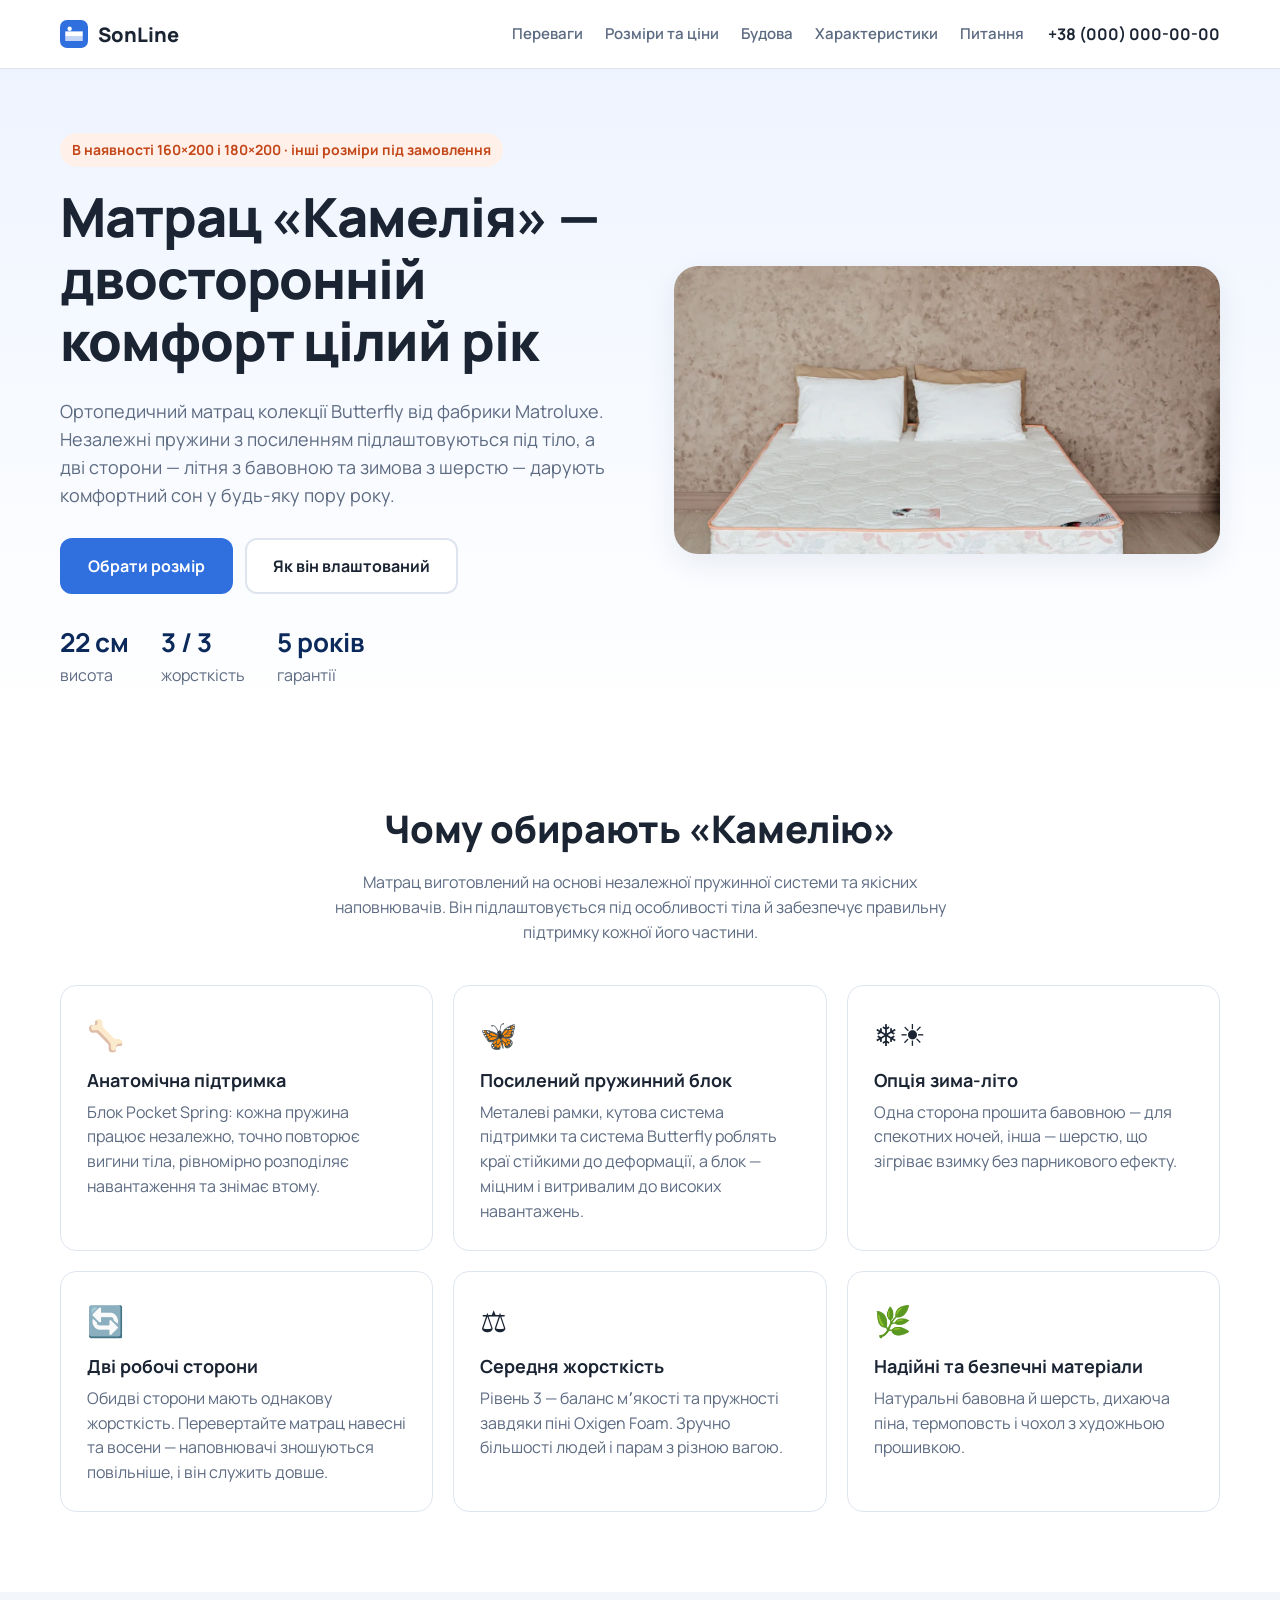
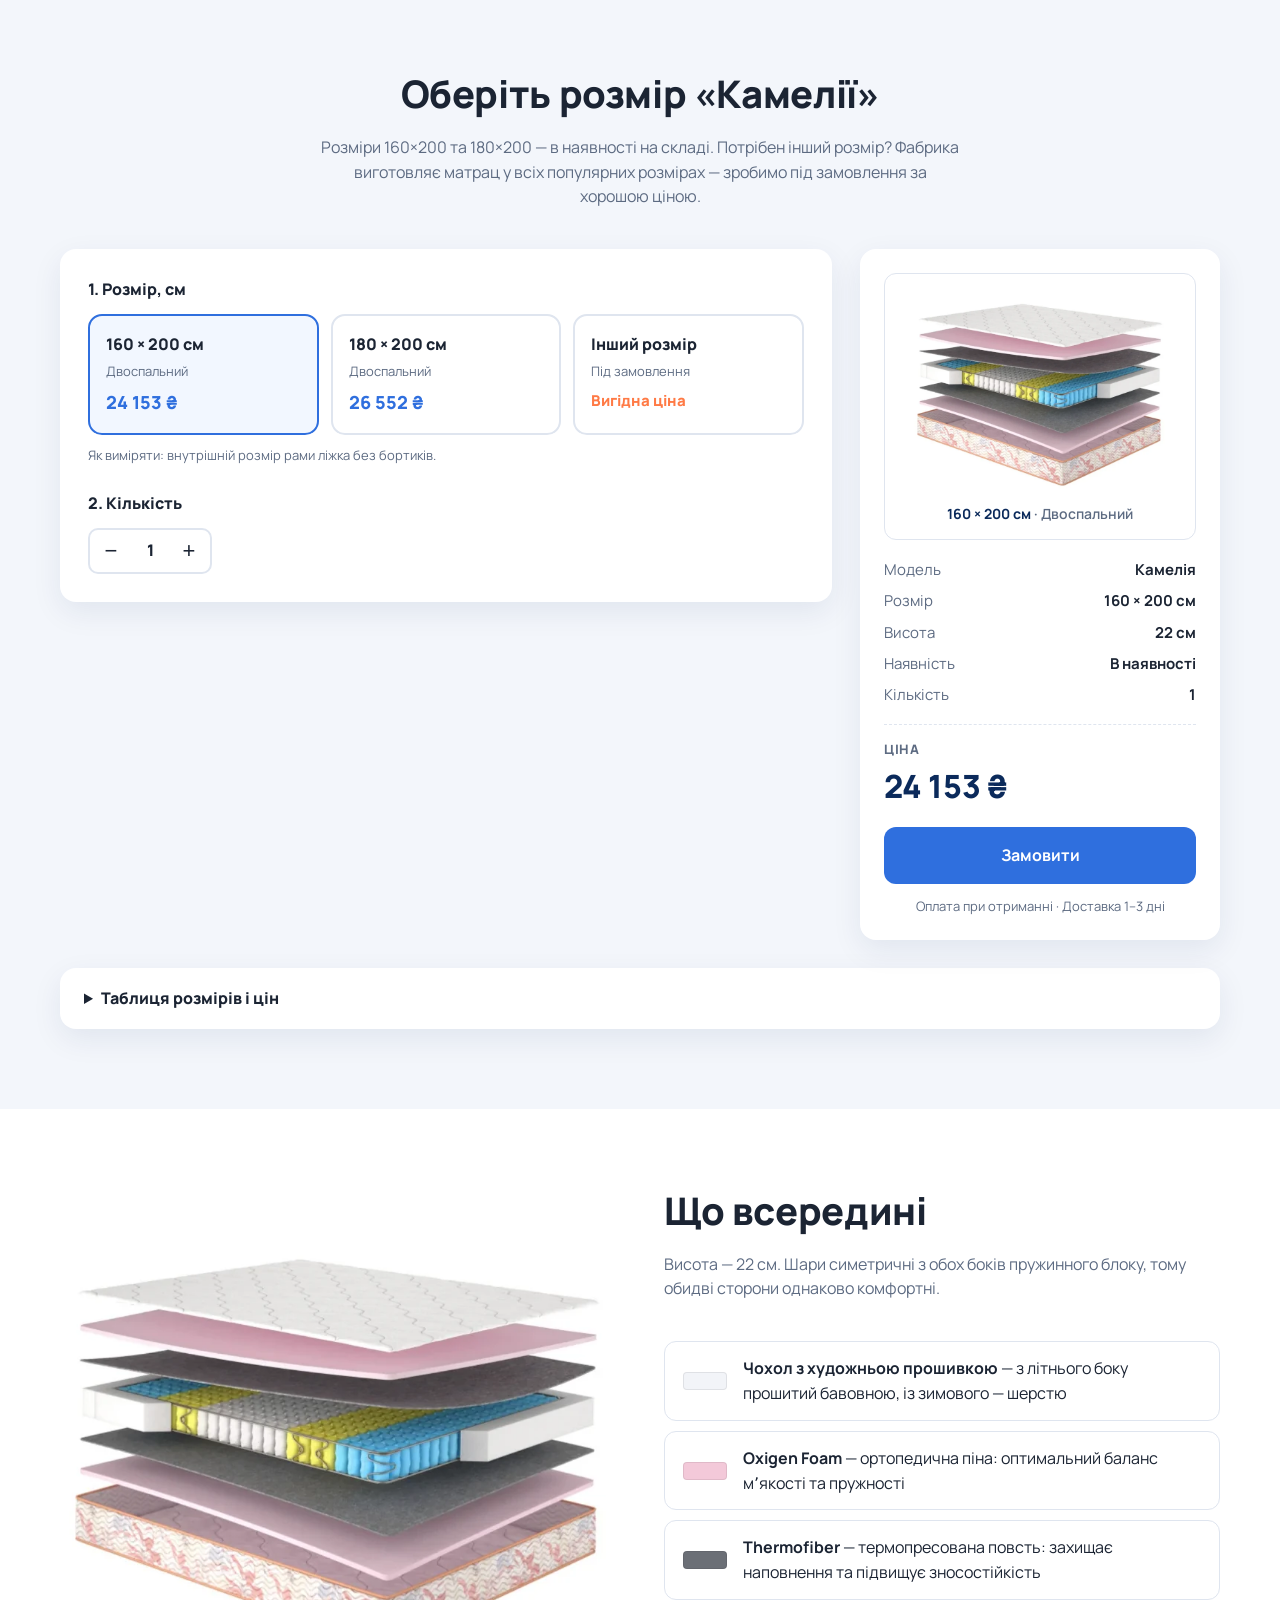
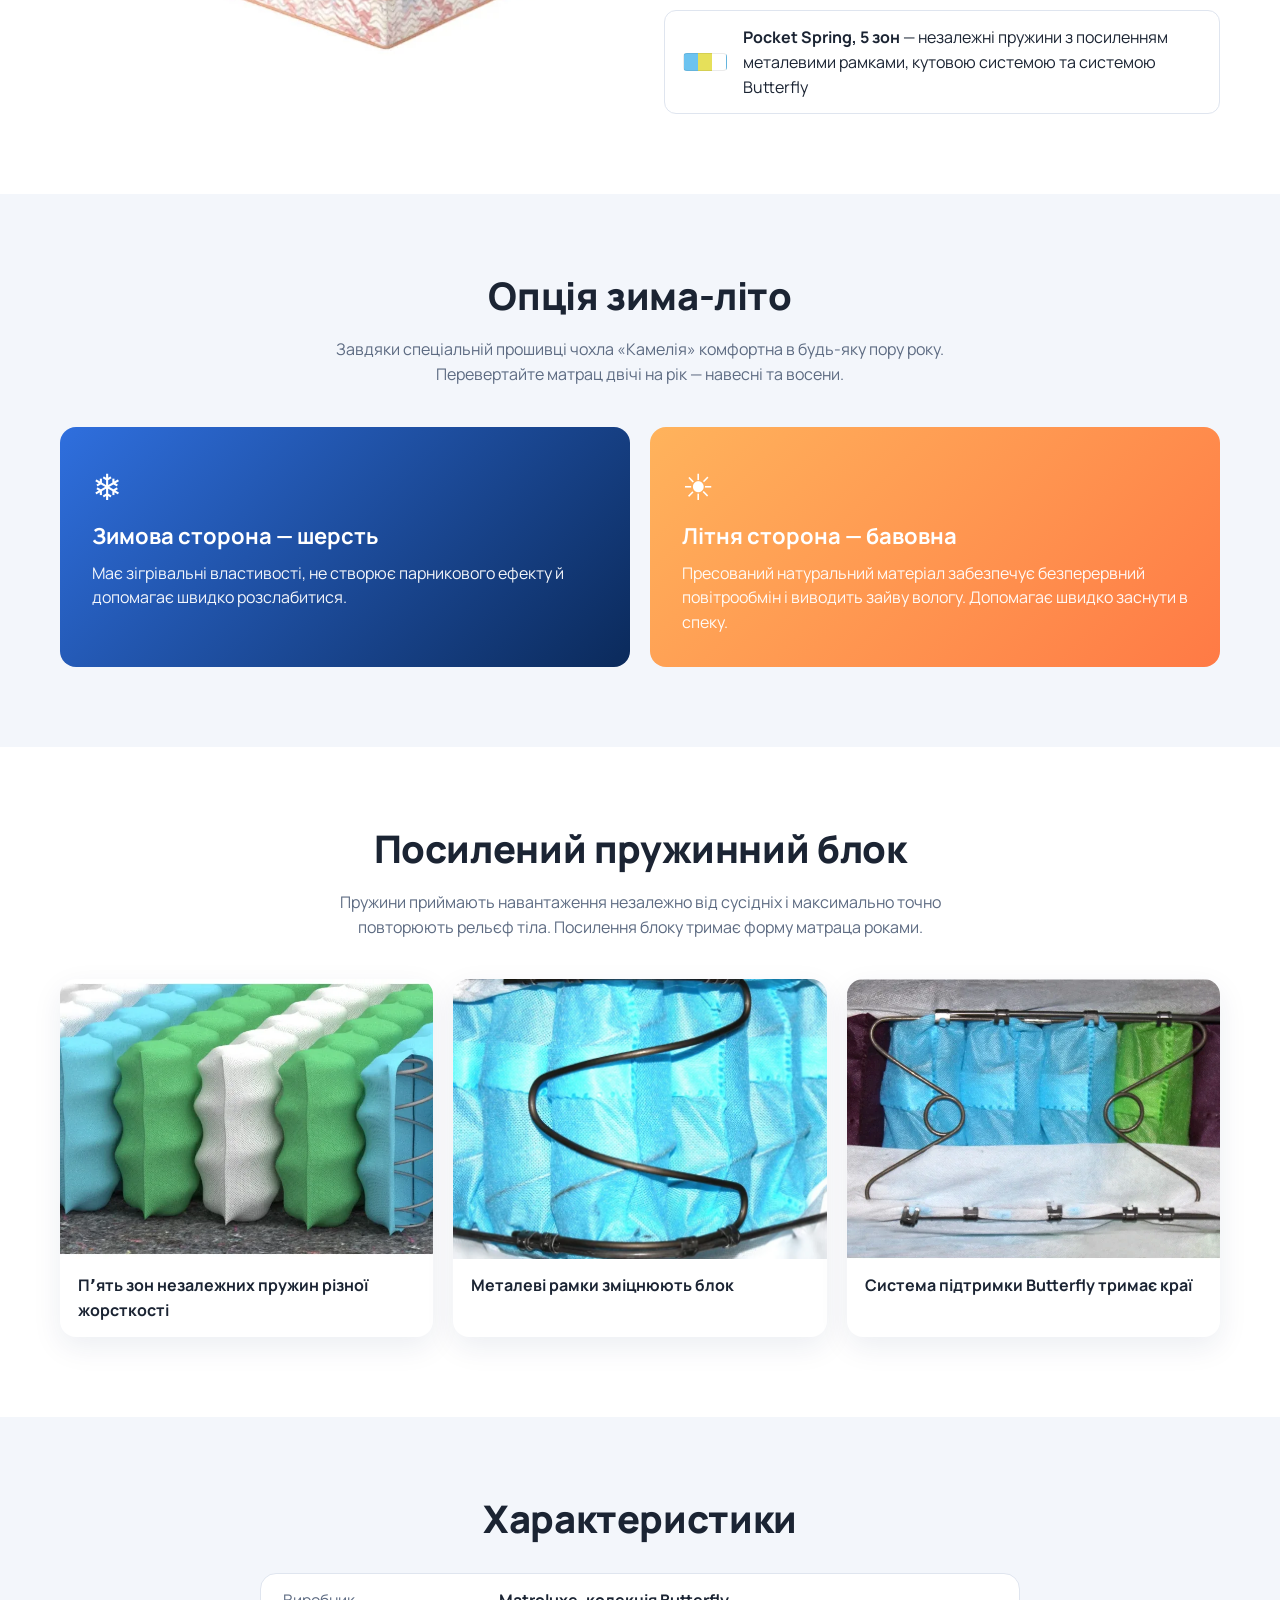
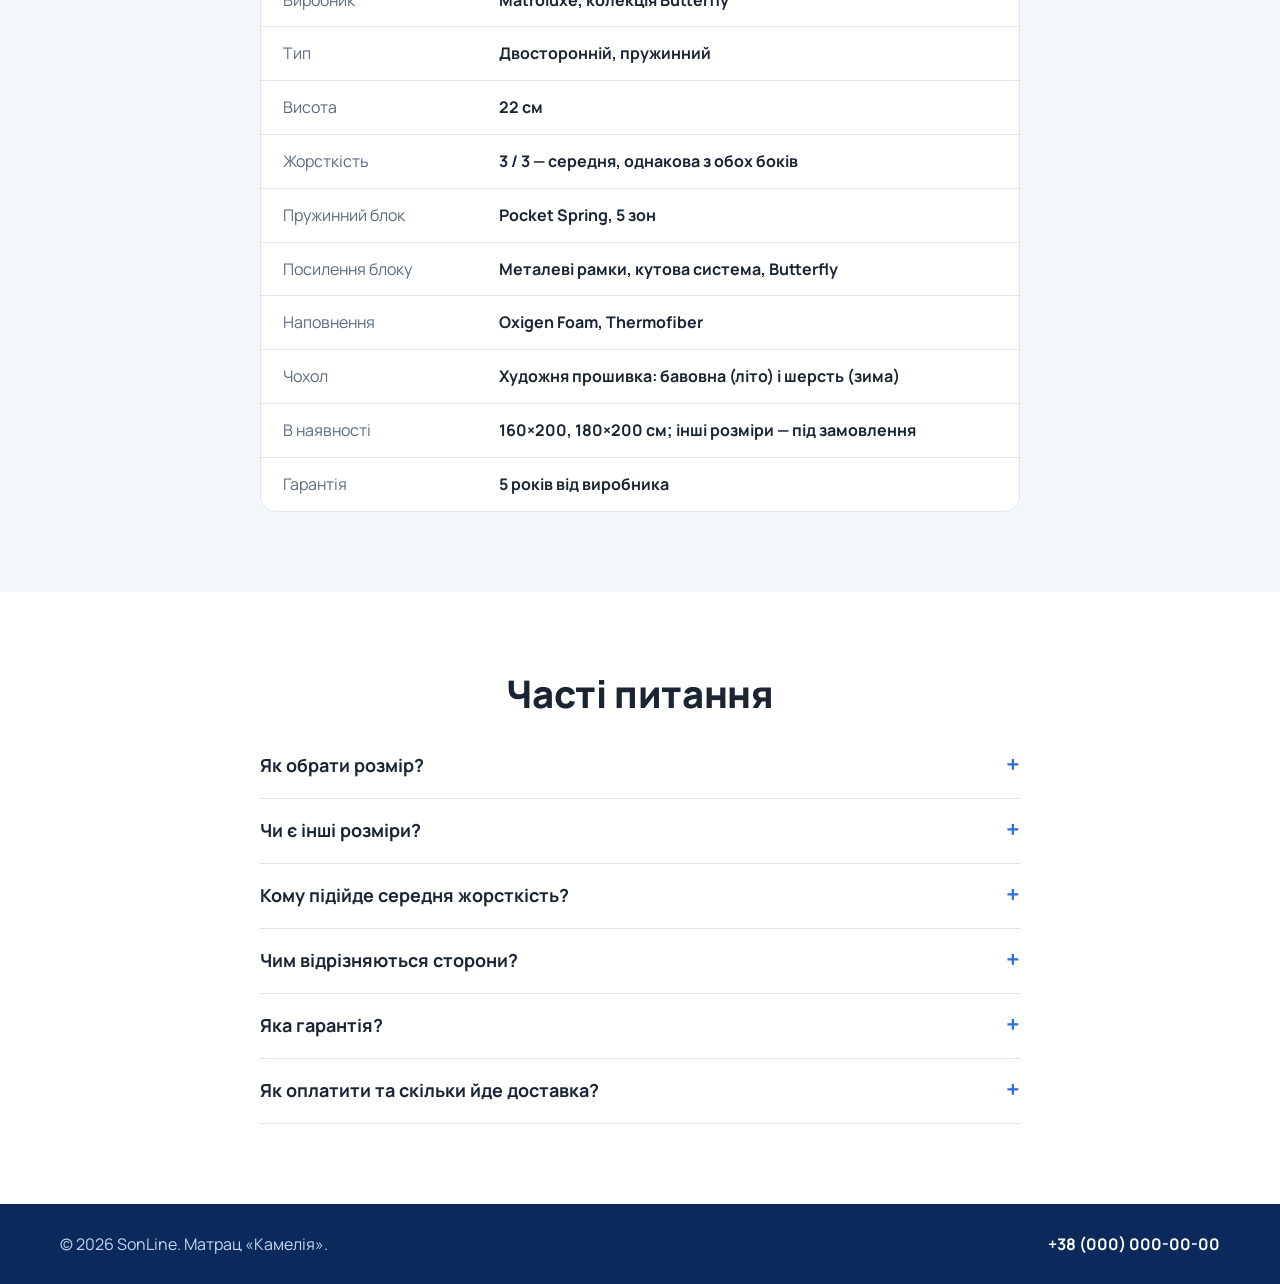
==== index.html @ 2fd0a35e "Rework landing for the Camelia two-sided mattress Co-Authored-By: Claude Opus 5.5 <noreply@anthropic" ====
<!doctype html>
<html lang="uk">
<head>
  <meta charset="utf-8">
  <meta name="viewport" content="width=device-width, initial-scale=1">
  <title>Матрац «Камелія» двосторонній</title>
  <meta name="description" content="Двосторонній ортопедичний матрац «Камелія» (Camelia) колекції Butterfly від Matroluxe: 5-зонний блок незалежних пружин з посиленням, середня жорсткість 3/3, ефект зима-літо. Висота 22 см, в наявності 160×200 і 180×200, інші розміри під замовлення. Гарантія 5 років.">
  <link rel="icon" href="assets/favicon.svg" type="image/svg+xml">
  <link rel="preconnect" href="https://fonts.googleapis.com">
  <link rel="preconnect" href="https://fonts.gstatic.com" crossorigin>
  <link href="https://fonts.googleapis.com/css2?family=Manrope:wght@400;500;600;700;800&display=swap" rel="stylesheet">
  <link rel="stylesheet" href="styles.css">
</head>
<body>
  <header class="header">
    <div class="container header__inner">
      <a href="#" class="logo">
        <img src="assets/favicon.svg" alt="" width="28" height="28">
        <span>SonLine</span>
      </a>
      <nav class="nav" id="nav">
        <a href="#benefits">Переваги</a>
        <a href="#configurator">Розміри та ціни</a>
        <a href="#layers">Будова</a>
        <a href="#specs">Характеристики</a>
        <a href="#faq">Питання</a>
      </nav>
      <a href="tel:+380000000000" class="header__phone">+38 (000) 000-00-00</a>
      <button class="burger" id="burger" aria-label="Меню" aria-expanded="false" aria-controls="nav"><span></span></button>
    </div>
  </header>

  <main>
    <!-- HERO -->
    <section class="hero">
      <div class="container hero__inner">
        <div class="hero__text">
          <span class="badge">В наявності 160×200 і 180×200 · інші розміри під замовлення</span>
          <h1>Матрац «Камелія» — <br>двосторонній комфорт цілий рік</h1>
          <p class="lead">Ортопедичний матрац колекції Butterfly від фабрики Matroluxe. Незалежні пружини з посиленням підлаштовуються під тіло, а дві сторони — літня з бавовною та зимова з шерстю — дарують комфортний сон у будь-яку пору року.</p>
          <div class="hero__actions">
            <a href="#configurator" class="btn btn--primary">Обрати розмір</a>
            <a href="#layers" class="btn btn--ghost">Як він влаштований</a>
          </div>
          <ul class="hero__facts">
            <li><strong>22 см</strong> висота</li>
            <li><strong>3 / 3</strong> жорсткість</li>
            <li><strong>5 років</strong> гарантії</li>
          </ul>
        </div>
        <div class="hero__visual">
          <img src="assets/camelia-room.webp" width="1228" height="648" alt="Матрац «Камелія» на двоспальному ліжку" fetchpriority="high">
        </div>
      </div>
    </section>

    <!-- BENEFITS -->
    <section class="section" id="benefits">
      <div class="container">
        <h2 class="section__title">Чому обирають «Камелію»</h2>
        <p class="section__subtitle">Матрац виготовлений на основі незалежної пружинної системи та якісних наповнювачів. Він підлаштовується під особливості тіла й забезпечує правильну підтримку кожної його частини.</p>
        <div class="grid grid--3">
          <article class="card">
            <div class="card__icon">🦴</div>
            <h3>Анатомічна підтримка</h3>
            <p>Блок Pocket Spring: кожна пружина працює незалежно, точно повторює вигини тіла, рівномірно розподіляє навантаження та знімає втому.</p>
          </article>
          <article class="card">
            <div class="card__icon">🦋</div>
            <h3>Посилений пружинний блок</h3>
            <p>Металеві рамки, кутова система підтримки та система Butterfly роблять краї стійкими до деформації, а блок — міцним і витривалим до високих навантажень.</p>
          </article>
          <article class="card">
            <div class="card__icon">❄️☀️</div>
            <h3>Опція зима-літо</h3>
            <p>Одна сторона прошита бавовною — для спекотних ночей, інша — шерстю, що зігріває взимку без парникового ефекту.</p>
          </article>
          <article class="card">
            <div class="card__icon">🔄</div>
            <h3>Дві робочі сторони</h3>
            <p>Обидві сторони мають однакову жорсткість. Перевертайте матрац навесні та восени — наповнювачі зношуються повільніше, і він служить довше.</p>
          </article>
          <article class="card">
            <div class="card__icon">⚖️</div>
            <h3>Середня жорсткість</h3>
            <p>Рівень 3 — баланс мʼякості та пружності завдяки піні Oxigen Foam. Зручно більшості людей і парам з різною вагою.</p>
          </article>
          <article class="card">
            <div class="card__icon">🌿</div>
            <h3>Надійні та безпечні матеріали</h3>
            <p>Натуральні бавовна й шерсть, дихаюча піна, термоповсть і чохол з художньою прошивкою.</p>
          </article>
        </div>
      </div>
    </section>

    <!-- CONFIGURATOR -->
    <section class="section section--tinted" id="configurator">
      <div class="container">
        <h2 class="section__title">Оберіть розмір «Камелії»</h2>
        <p class="section__subtitle">Розміри 160×200 та 180×200 — в наявності на складі. Потрібен інший розмір? Фабрика виготовляє матрац у всіх популярних розмірах — зробимо під замовлення за хорошою ціною.</p>

        <div class="configurator">
          <div class="configurator__options">
            <fieldset class="field">
              <legend>1. Розмір, см</legend>
              <div class="sizes" id="sizes"></div>
              <div class="custom-size" id="customSize" hidden>
                <label>Ширина, см
                  <input type="number" id="customW" min="60" max="220" step="1" value="150" inputmode="numeric">
                </label>
                <span class="custom-size__x">×</span>
                <label>Довжина, см
                  <input type="number" id="customL" min="160" max="220" step="1" value="200" inputmode="numeric">
                </label>
                <p class="hint">Виготовимо матрац під ваше ліжко. Менеджер звʼяжеться, назве ціну та термін виготовлення.</p>
              </div>
              <p class="hint">Як виміряти: внутрішній розмір рами ліжка без бортиків.</p>
            </fieldset>

            <fieldset class="field">
              <legend>2. Кількість</legend>
              <div class="qty">
                <button type="button" class="qty__btn" id="qtyMinus" aria-label="Менше">−</button>
                <output id="qty">1</output>
                <button type="button" class="qty__btn" id="qtyPlus" aria-label="Більше">+</button>
              </div>
            </fieldset>
          </div>

          <aside class="summary" aria-live="polite">
            <div class="summary__preview">
              <img src="assets/camelia-layers.webp" width="750" height="575" alt="Матрац «Камелія» в розрізі">
              <p class="summary__caption"><b id="bedLabel">160 × 200 см</b> · <span id="bedCaption">Двоспальний</span></p>
            </div>
            <dl class="summary__list">
              <div><dt>Модель</dt><dd id="sumModel">—</dd></div>
              <div><dt>Розмір</dt><dd id="sumSize">—</dd></div>
              <div><dt>Висота</dt><dd id="sumHeight">—</dd></div>
              <div><dt>Наявність</dt><dd id="sumStock">—</dd></div>
              <div><dt>Кількість</dt><dd id="sumQty">1</dd></div>
            </dl>
            <div class="summary__price">
              <span class="price-label" id="priceLabel">Ціна</span>
              <span class="price" id="price"></span>
            </div>
            <button type="button" class="btn btn--primary btn--block" id="orderBtn">Замовити</button>
            <p class="summary__note" id="summaryNote">Оплата при отриманні · Доставка 1–3 дні</p>
          </aside>
        </div>

        <details class="size-table">
          <summary>Таблиця розмірів і цін</summary>
          <div class="table-wrap">
            <table id="priceTable"></table>
          </div>
        </details>
      </div>
    </section>

    <!-- LAYERS -->
    <section class="section" id="layers">
      <div class="container layers">
        <img class="layers__img" src="assets/camelia-layers.webp" width="750" height="575" loading="lazy" alt="Будова матраца «Камелія» в розрізі: однакові шари з обох боків пружинного блоку">
        <div>
          <h2 class="section__title section__title--left">Що всередині</h2>
          <p class="section__subtitle section__subtitle--left">Висота — 22 см. Шари симетричні з обох боків пружинного блоку, тому обидві сторони однаково комфортні.</p>
          <ol class="layer-list">
            <li><span class="layer-list__swatch" style="--c:#f2f4f8"></span><div><b>Чохол з художньою прошивкою</b> — з літнього боку прошитий бавовною, із зимового — шерстю</div></li>
            <li><span class="layer-list__swatch" style="--c:#f3c9d9"></span><div><b>Oxigen Foam</b> — ортопедична піна: оптимальний баланс мʼякості та пружності</div></li>
            <li><span class="layer-list__swatch" style="--c:#6b6f76"></span><div><b>Thermofiber</b> — термопресована повсть: захищає наповнення та підвищує зносостійкість</div></li>
            <li><span class="layer-list__swatch" style="--c:linear-gradient(90deg,#6cc3f0 0 33%,#e6e05a 33% 66%,#fff 66%)"></span><div><b>Pocket Spring, 5 зон</b> — незалежні пружини з посиленням металевими рамками, кутовою системою та системою Butterfly</div></li>
          </ol>
        </div>
      </div>
    </section>

    <!-- SEASONS -->
    <section class="section section--tinted" id="seasons">
      <div class="container">
        <h2 class="section__title">Опція зима-літо</h2>
        <p class="section__subtitle">Завдяки спеціальній прошивці чохла «Камелія» комфортна в будь-яку пору року. Перевертайте матрац двічі на рік — навесні та восени.</p>
        <div class="seasons">
          <article class="season season--winter">
            <span class="season__icon">❄️</span>
            <h3>Зимова сторона — шерсть</h3>
            <p>Має зігрівальні властивості, не створює парникового ефекту й допомагає швидко розслабитися.</p>
          </article>
          <article class="season season--summer">
            <span class="season__icon">☀️</span>
            <h3>Літня сторона — бавовна</h3>
            <p>Пресований натуральний матеріал забезпечує безперервний повітрообмін і виводить зайву вологу. Допомагає швидко заснути в спеку.</p>
          </article>
        </div>
      </div>
    </section>

    <!-- GALLERY -->
    <section class="section" id="springs">
      <div class="container">
        <h2 class="section__title">Посилений пружинний блок</h2>
        <p class="section__subtitle">Пружини приймають навантаження незалежно від сусідніх і максимально точно повторюють рельєф тіла. Посилення блоку тримає форму матраца роками.</p>
        <div class="grid grid--3 gallery">
          <figure>
            <img src="assets/butterfly-springs.webp" width="800" height="520" loading="lazy" alt="Незалежні пружини в окремих чохлах різних кольорів">
            <figcaption>Пʼять зон незалежних пружин різної жорсткості</figcaption>
          </figure>
          <figure>
            <img src="assets/butterfly-frame.webp" width="756" height="567" loading="lazy" alt="Металева рамка посилення пружинного блоку">
            <figcaption>Металеві рамки зміцнюють блок</figcaption>
          </figure>
          <figure>
            <img src="assets/butterfly-perimeter.webp" width="800" height="560" loading="lazy" alt="Система підтримки Butterfly по краю пружинного блоку">
            <figcaption>Система підтримки Butterfly тримає краї</figcaption>
          </figure>
        </div>
      </div>
    </section>

    <!-- SPECS -->
    <section class="section section--tinted" id="specs">
      <div class="container container--narrow">
        <h2 class="section__title">Характеристики</h2>
        <dl class="specs">
          <div><dt>Виробник</dt><dd>Matroluxe, колекція Butterfly</dd></div>
          <div><dt>Тип</dt><dd>Двосторонній, пружинний</dd></div>
          <div><dt>Висота</dt><dd>22 см</dd></div>
          <div><dt>Жорсткість</dt><dd>3 / 3 — середня, однакова з обох боків</dd></div>
          <div><dt>Пружинний блок</dt><dd>Pocket Spring, 5 зон</dd></div>
          <div><dt>Посилення блоку</dt><dd>Металеві рамки, кутова система, Butterfly</dd></div>
          <div><dt>Наповнення</dt><dd>Oxigen Foam, Thermofiber</dd></div>
          <div><dt>Чохол</dt><dd>Художня прошивка: бавовна (літо) і шерсть (зима)</dd></div>
          <div><dt>В наявності</dt><dd>160×200, 180×200 см; інші розміри — під замовлення</dd></div>
          <div><dt>Гарантія</dt><dd>5 років від виробника</dd></div>
        </dl>
      </div>
    </section>

    <!-- FAQ -->
    <section class="section" id="faq">
      <div class="container container--narrow">
        <h2 class="section__title">Часті питання</h2>
        <details class="faq"><summary>Як обрати розмір?</summary><p>Виміряйте внутрішній розмір рами ліжка (без бортиків). Матрац має бути такого ж розміру або на 1 см менший. 160×200 та 180×200 — для двоспальних ліжок.</p></details>
        <details class="faq"><summary>Чи є інші розміри?</summary><p>Так. Фабрика виготовляє «Камелію» у всіх популярних розмірах — для односпальних, півтораспальних і двоспальних ліжок. Оберіть «Інший розмір» у калькуляторі, і менеджер розрахує вартість і термін виготовлення.</p></details>
        <details class="faq"><summary>Кому підійде середня жорсткість?</summary><p>Людям середньої статури віком від 25 років без захворювань хребта, підліткам, а також парам з великою різницею у вазі.</p></details>
        <details class="faq"><summary>Чим відрізняються сторони?</summary><p>Жорсткість однакова, різниця — у прошивці чохла: літня сторона з бавовною краще провітрюється, зимова з шерстю зігріває. Перевертайте матрац навесні та восени.</p></details>
        <details class="faq"><summary>Яка гарантія?</summary><p>5 років гарантії від виробника Matroluxe.</p></details>
        <details class="faq"><summary>Як оплатити та скільки йде доставка?</summary><p>Оплата при отриманні у відділенні Нової пошти. Доставляємо в будь-яке місто України, зазвичай за 1–3 дні.</p></details>
      </div>
    </section>
  </main>

  <footer class="footer">
    <div class="container footer__inner">
      <span>© <span id="year"></span> SonLine. Матрац «Камелія».</span>
      <a href="tel:+380000000000">+38 (000) 000-00-00</a>
    </div>
  </footer>

  <!-- ORDER MODAL -->
  <dialog class="modal" id="orderModal">
    <form class="modal__form" id="orderForm" novalidate>
      <button type="button" class="modal__close" id="modalClose" aria-label="Закрити">×</button>
      <h3>Оформлення замовлення</h3>
      <p class="modal__order" id="modalOrder"></p>
      <label>Ім'я
        <input name="name" required autocomplete="name" placeholder="Ваше ім'я">
        <span class="error" data-for="name">Вкажіть ім'я</span>
      </label>
      <label>Телефон
        <input name="phone" type="tel" required autocomplete="tel" placeholder="+380 __ ___ __ __">
        <span class="error" data-for="phone">Вкажіть коректний номер</span>
      </label>
      <fieldset class="np">
        <legend>Доставка Новою поштою</legend>
        <div class="combo">
          <label for="npCity">Місто</label>
          <input id="npCity" name="city" autocomplete="off" placeholder="Почніть вводити назву міста"
                 role="combobox" aria-autocomplete="list" aria-expanded="false" aria-controls="npCityList">
          <ul class="combo__list" id="npCityList" role="listbox" hidden></ul>
          <span class="error" data-for="city">Оберіть місто зі списку</span>
        </div>
        <div class="combo">
          <label for="npWh">Відділення</label>
          <input id="npWh" name="warehouse" autocomplete="off" placeholder="Спочатку оберіть місто" disabled
                 role="combobox" aria-autocomplete="list" aria-expanded="false" aria-controls="npWhList">
          <ul class="combo__list" id="npWhList" role="listbox" hidden></ul>
          <span class="error" data-for="warehouse">Оберіть відділення зі списку</span>
          <span class="combo__note" id="npWhNote"></span>
        </div>
      </fieldset>
      <label>Коментар
        <textarea name="comment" rows="2" placeholder="Зручний час дзвінка, побажання"></textarea>
      </label>
      <input class="hp" name="website" tabindex="-1" autocomplete="off" aria-hidden="true">
      <button type="submit" class="btn btn--primary btn--block">Підтвердити замовлення</button>
      <p class="modal__note">Менеджер передзвонить протягом 15 хвилин для підтвердження.</p>
    </form>
    <div class="modal__success" id="orderSuccess" hidden>
      <div class="modal__check">✓</div>
      <h3>Дякуємо за замовлення!</h3>
      <p>Ми зв'яжемося з вами найближчим часом.</p>
      <button type="button" class="btn btn--primary" id="successClose">Добре</button>
    </div>
  </dialog>

  <script src="script.js"></script>
</body>
</html>
---- styles.css ----
:root {
  --blue: #2f6fde;
  --blue-dark: #1f56b8;
  --navy: #0b2a5b;
  --text: #1b2433;
  --muted: #5d6b82;
  --line: #dfe5ef;
  --bg: #ffffff;
  --tint: #f3f6fb;
  --accent: #ff7a45;
  --radius: 16px;
  --shadow: 0 10px 30px rgba(11, 42, 91, .08);
}

* { box-sizing: border-box; }
[hidden] { display: none !important; }
html { scroll-behavior: smooth; scroll-padding-top: 80px; }
body {
  margin: 0;
  font-family: "Manrope", system-ui, -apple-system, "Segoe UI", sans-serif;
  color: var(--text);
  background: var(--bg);
  line-height: 1.55;
  -webkit-font-smoothing: antialiased;
}
img, svg { display: block; max-width: 100%; }
a { color: inherit; }
h1, h2, h3 { line-height: 1.15; margin: 0 0 .5em; }

.container { width: min(1160px, 100% - 32px); margin-inline: auto; }
.container--narrow { width: min(760px, 100% - 32px); }

/* Buttons */
.btn {
  display: inline-flex; align-items: center; justify-content: center;
  padding: 14px 26px; border-radius: 12px; border: 2px solid transparent;
  font: inherit; font-weight: 700; text-decoration: none; cursor: pointer;
  transition: background .2s, transform .1s, border-color .2s;
}
.btn:active { transform: translateY(1px); }
.btn--primary { background: var(--blue); color: #fff; }
.btn--primary:hover { background: var(--blue-dark); }
.btn--ghost { border-color: var(--line); background: #fff; }
.btn--ghost:hover { border-color: var(--blue); }
.btn--block { width: 100%; }
:focus-visible { outline: 3px solid rgba(47, 111, 222, .45); outline-offset: 2px; }

/* Header */
.header {
  position: sticky; top: 0; z-index: 20;
  background: rgba(255, 255, 255, .92); backdrop-filter: blur(8px);
  border-bottom: 1px solid var(--line);
}
.header__inner { display: flex; align-items: center; gap: 24px; height: 68px; }
.logo { display: flex; align-items: center; gap: 10px; font-weight: 800; font-size: 20px; text-decoration: none; }
.nav { display: flex; gap: 22px; margin-left: auto; }
.nav a { text-decoration: none; color: var(--muted); font-weight: 600; font-size: 15px; }
.nav a:hover { color: var(--blue); }
.header__phone { font-weight: 700; text-decoration: none; white-space: nowrap; }
.burger { display: none; }

/* Hero */
.hero { background: linear-gradient(180deg, #eef4ff 0%, #fff 100%); padding: 64px 0 40px; }
.hero__inner { display: grid; grid-template-columns: 1.05fr 1fr; gap: 40px; align-items: center; }
.badge {
  display: inline-block; background: #fff1ea; color: #c4471a;
  font-weight: 700; font-size: 14px; padding: 6px 12px; border-radius: 999px; margin-bottom: 18px;
}
.hero h1 { font-size: clamp(32px, 4.6vw, 54px); font-weight: 800; letter-spacing: -.02em; }
.lead { font-size: 18px; color: var(--muted); max-width: 560px; }
.hero__actions { display: flex; flex-wrap: wrap; gap: 12px; margin: 28px 0; }
.hero__facts { display: flex; gap: 32px; list-style: none; padding: 0; margin: 0; color: var(--muted); }
.hero__facts strong { display: block; font-size: 26px; color: var(--navy); }
.hero__visual img { width: 100%; height: auto; aspect-ratio: auto; border-radius: 24px; box-shadow: var(--shadow); }

/* Sections */
.section { padding: 80px 0; }
.section--tinted { background: var(--tint); }
.section__title { font-size: clamp(26px, 3.2vw, 38px); text-align: center; font-weight: 800; letter-spacing: -.01em; }
.section__subtitle { text-align: center; color: var(--muted); margin: 0 auto 40px; max-width: 640px; }
.section__title--left, .section__subtitle--left { text-align: left; margin-left: 0; }

.grid { display: grid; gap: 20px; margin-top: 36px; }
.grid--4 { grid-template-columns: repeat(4, minmax(0, 1fr)); }
.grid--3 { grid-template-columns: repeat(3, minmax(0, 1fr)); }
#benefits .grid--3 { margin-top: 0; }
.card { background: #fff; border: 1px solid var(--line); border-radius: var(--radius); padding: 26px; }
.card__icon { font-size: 30px; margin-bottom: 12px; }
.card h3 { font-size: 18px; }
.card p { color: var(--muted); margin: 0; }

/* Configurator */
.configurator { display: grid; grid-template-columns: 1fr 360px; gap: 28px; align-items: start; }
.configurator__options { background: #fff; border-radius: var(--radius); padding: 28px; box-shadow: var(--shadow); }
.field { border: 0; padding: 0; margin: 0 0 26px; min-width: 0; }
.field:last-child { margin-bottom: 0; }
.field legend { font-weight: 800; margin-bottom: 12px; padding: 0; }

.sizes { display: grid; grid-template-columns: repeat(3, minmax(0, 1fr)); gap: 12px; margin-bottom: 10px; }
.model--custom { border-style: dashed; }
.model--custom .model__from { font-size: 15px; color: var(--accent); }
.model {
  position: relative; display: block; cursor: pointer;
  border: 2px solid var(--line); border-radius: 14px; padding: 16px; transition: border-color .2s, background .2s;
}

.model:hover { border-color: #b8c8e6; }
.model:has(input:checked) { border-color: var(--blue); background: #f2f7ff; }
.model:has(input:focus-visible) { outline: 3px solid rgba(47, 111, 222, .45); outline-offset: 2px; }
.model__name { font-weight: 800; display: block; }
.model__meta { font-size: 13px; color: var(--muted); display: block; margin-top: 4px; }
.model__from { font-weight: 800; color: var(--blue); display: block; margin-top: 8px; font-size: 18px; }
.model__tag {
  position: absolute; top: -10px; right: 10px; background: var(--accent); color: #fff;
  font-size: 11px; font-weight: 800; padding: 2px 8px; border-radius: 999px;
}

.chips { display: flex; flex-wrap: wrap; gap: 8px; }
.chip { position: relative; cursor: pointer; }
.chip input, .model input { position: absolute; inset: 0; width: 100%; height: 100%; margin: 0; opacity: 0; pointer-events: none; }
.chip span {
  display: inline-block; min-width: 56px; text-align: center;
  padding: 10px 14px; border: 2px solid var(--line); border-radius: 10px; font-weight: 700;
  transition: border-color .2s, background .2s, color .2s;
}
.chip:hover span { border-color: #b8c8e6; }
.chip input:checked + span { border-color: var(--blue); background: var(--blue); color: #fff; }
.chip input:focus-visible + span { outline: 3px solid rgba(47, 111, 222, .45); outline-offset: 2px; }
.chip input:disabled + span { opacity: .35; cursor: not-allowed; text-decoration: line-through; }
.chips.is-off { opacity: .4; pointer-events: none; }

.switch { display: inline-flex; align-items: center; gap: 10px; cursor: pointer; font-weight: 600; }
.switch input { width: 18px; height: 18px; accent-color: var(--blue); }
.custom-size { display: flex; flex-wrap: wrap; align-items: end; gap: 12px; margin-top: 14px; }
.custom-size label { display: grid; gap: 4px; font-size: 13px; color: var(--muted); font-weight: 600; }
.custom-size input { width: 110px; }
.custom-size__x { font-weight: 800; padding-bottom: 10px; }
.hint { width: 100%; margin: 0; font-size: 13px; color: var(--muted); }

input, textarea {
  font: inherit; color: var(--text); padding: 10px 12px;
  border: 2px solid var(--line); border-radius: 10px; background: #fff; width: 100%;
}
input:focus, textarea:focus { border-color: var(--blue); outline: none; }
input.is-invalid { border-color: #e04848; }

.qty { display: inline-flex; align-items: center; border: 2px solid var(--line); border-radius: 10px; }
.qty__btn { width: 42px; height: 42px; border: 0; background: none; font-size: 22px; cursor: pointer; color: var(--text); }
.qty output { min-width: 36px; text-align: center; font-weight: 800; }

.summary {
  position: sticky; top: 88px;
  background: #fff; border-radius: var(--radius); padding: 24px; box-shadow: var(--shadow);
}
.summary__preview { background: #fff; border: 1px solid var(--line); border-radius: 12px; padding: 20px 16px 14px; display: grid; justify-items: center; gap: 10px; }
.summary__preview img { width: 100%; max-width: 260px; height: auto; }
.summary__caption { margin: 0; font-size: 14px; color: var(--muted); font-weight: 600; }
.summary__caption b { color: var(--navy); }
.summary__list { margin: 18px 0; display: grid; gap: 8px; }
.summary__list div { display: flex; justify-content: space-between; gap: 12px; font-size: 15px; }
.summary__list dt { color: var(--muted); }
.summary__list dd { margin: 0; font-weight: 700; text-align: right; }
.summary__price { display: grid; gap: 2px; padding-top: 14px; border-top: 1px dashed var(--line); margin-bottom: 16px; }
.price { font-size: 32px; font-weight: 800; color: var(--navy); }
.price-label { font-size: 13px; font-weight: 800; color: var(--muted); text-transform: uppercase; letter-spacing: .04em; }
.price--request { font-size: 26px; }
.summary__note { margin: 12px 0 0; font-size: 13px; color: var(--muted); text-align: center; }

.size-table { margin-top: 28px; background: #fff; border-radius: var(--radius); padding: 18px 24px; box-shadow: var(--shadow); }
.size-table summary { cursor: pointer; font-weight: 800; }
.table-wrap { overflow-x: auto; margin-top: 16px; }
.size-table table { width: 100%; border-collapse: collapse; font-size: 15px; min-width: 480px; }
.size-table th, .size-table td { padding: 10px 12px; border-bottom: 1px solid var(--line); text-align: right; white-space: nowrap; }
.size-table th:first-child, .size-table td:first-child { text-align: left; }
.size-table th { color: var(--muted); font-weight: 700; }
.size-table tbody tr { cursor: pointer; }
.size-table tbody tr:hover { background: var(--tint); }

/* Layers */
.layers { display: grid; grid-template-columns: 1fr 1fr; gap: 48px; align-items: center; }
.layers__img { width: 100%; height: auto; }
.layer-list { list-style: none; margin: 0; padding: 0; display: grid; gap: 10px; }
.layer-list li {
  display: flex; gap: 16px; align-items: center;
  background: #fff; border: 1px solid var(--line); border-radius: 12px; padding: 14px 18px;
}
.layer-list__swatch { flex: none; width: 44px; height: 18px; border-radius: 4px; background: var(--c); border: 1px solid rgba(0,0,0,.08); }

/* Seasons */
.seasons { display: grid; grid-template-columns: repeat(2, minmax(0, 1fr)); gap: 20px; }
.season { border-radius: var(--radius); padding: 32px; color: #fff; }
.season--winter { background: linear-gradient(135deg, #2f6fde, #0b2a5b); }
.season--summer { background: linear-gradient(135deg, #ffb35c, #ff7a45); }
.season__icon { font-size: 36px; display: block; margin-bottom: 10px; }
.season h3 { font-size: 22px; }
.season p { margin: 0; opacity: .95; }

/* Specs */
.specs { margin: 32px 0 0; background: #fff; border: 1px solid var(--line); border-radius: var(--radius); overflow: hidden; }
.specs div { display: grid; grid-template-columns: 200px 1fr; gap: 16px; padding: 14px 22px; border-top: 1px solid var(--line); }
.specs div:first-child { border-top: 0; }
.specs dt { color: var(--muted); }
.specs dd { margin: 0; font-weight: 700; }

/* Gallery */
.gallery figure { margin: 0; background: #fff; border-radius: var(--radius); overflow: hidden; box-shadow: var(--shadow); }
.gallery img { width: 100%; aspect-ratio: 4 / 3; object-fit: cover; height: auto; }
.gallery figcaption { padding: 14px 18px; font-weight: 700; }

/* Reviews */
.review { margin: 0; background: #fff; border-radius: var(--radius); padding: 24px; box-shadow: var(--shadow); }
.stars { color: #f5a623; letter-spacing: 2px; }
.review p { margin: 10px 0 14px; }
.review footer { color: var(--muted); font-weight: 700; font-size: 14px; }

/* FAQ */
.faq { border-bottom: 1px solid var(--line); padding: 18px 0; }
.faq summary { cursor: pointer; font-weight: 700; font-size: 18px; list-style: none; display: flex; justify-content: space-between; gap: 16px; }
.faq summary::-webkit-details-marker { display: none; }
.faq summary::after { content: "+"; font-size: 24px; line-height: 1; color: var(--blue); transition: transform .2s; }
.faq[open] summary::after { transform: rotate(45deg); }
.faq p { color: var(--muted); margin: 12px 0 0; }

/* Footer */
.footer { background: var(--navy); color: #c8d6f0; padding: 28px 0; }
.footer__inner { display: flex; justify-content: space-between; flex-wrap: wrap; gap: 12px; }
.footer a { text-decoration: none; font-weight: 700; color: #fff; }

/* Modal */
.modal { border: 0; border-radius: 20px; padding: 0; width: min(440px, 100% - 32px); box-shadow: 0 30px 80px rgba(11,42,91,.3); }
.modal::backdrop { background: rgba(11, 42, 91, .45); }
.modal__form, .modal__success { padding: 32px 28px 26px; display: grid; gap: 14px; position: relative; }
.modal__success { text-align: center; justify-items: center; }
.modal h3 { font-size: 22px; margin: 0; }
.modal label { display: grid; gap: 6px; font-weight: 600; font-size: 14px; }
.modal__order { margin: 0; background: var(--tint); padding: 10px 14px; border-radius: 10px; font-size: 14px; }
.modal__note { margin: 0; text-align: center; font-size: 13px; color: var(--muted); }
.modal__close { position: absolute; top: 10px; right: 14px; border: 0; background: none; font-size: 28px; cursor: pointer; color: var(--muted); }
.modal__check { width: 64px; height: 64px; border-radius: 50%; background: #e3f6ea; color: #1f9d55; font-size: 32px; display: grid; place-items: center; font-weight: 800; }
.np { border: 0; padding: 0; margin: 0; display: grid; gap: 14px; min-width: 0; }
.np legend { font-weight: 800; font-size: 15px; padding: 0; margin-bottom: 10px; }
.combo { position: relative; display: grid; gap: 6px; font-weight: 600; font-size: 14px; }
.combo input:disabled { background: var(--tint); cursor: not-allowed; }
.combo__list {
  position: absolute; z-index: 5; top: calc(100% - 2px); left: 0; right: 0;
  max-height: 240px; overflow-y: auto; margin: 0; padding: 4px; list-style: none;
  background: #fff; border: 2px solid var(--blue); border-radius: 10px; box-shadow: var(--shadow);
}
.combo__list li { padding: 9px 10px; border-radius: 6px; cursor: pointer; font-weight: 500; line-height: 1.35; }
.combo__list li[aria-selected="true"], .combo__list li:hover { background: #eaf1ff; }
.combo__list li.is-empty { color: var(--muted); cursor: default; background: none; }
.combo__note { font-size: 12px; color: var(--muted); font-weight: 500; }
.hp { position: absolute; left: -9999px; width: 1px; height: 1px; opacity: 0; }
.error { display: none; color: #e04848; font-size: 13px; font-weight: 600; }
.error.is-shown { display: block; }

/* Responsive */
@media (max-width: 1000px) {
  .sizes { grid-template-columns: repeat(3, minmax(0, 1fr)); }
  .grid--4 { grid-template-columns: repeat(2, 1fr); }
  .configurator { grid-template-columns: 1fr; }
  .summary { position: static; }
  .header__phone { display: none; }
}
@media (max-width: 820px) {
  .hero__inner, .layers { grid-template-columns: 1fr; }
  .hero__visual { order: -1; max-width: 560px; margin: 0 auto; }
  .layers__img { max-width: 420px; margin: 0 auto; }
  .grid--3 { grid-template-columns: 1fr; }
  .seasons { grid-template-columns: 1fr; }
  .specs div { grid-template-columns: 1fr; gap: 2px; }
  .burger {
    display: block; margin-left: auto; width: 40px; height: 40px; border: 0; background: none; cursor: pointer; position: relative;
  }
  .burger span, .burger span::before, .burger span::after {
    position: absolute; left: 9px; width: 22px; height: 2px; background: var(--text); content: ""; transition: transform .2s;
  }
  .burger span { top: 19px; }
  .burger span::before { top: -7px; left: 0; }
  .burger span::after { top: 7px; left: 0; }
  .nav {
    display: none; position: absolute; top: 68px; left: 0; right: 0;
    flex-direction: column; gap: 0; background: #fff; border-bottom: 1px solid var(--line);
  }
  .nav.is-open { display: flex; }
  .nav a { padding: 14px 16px; border-top: 1px solid var(--line); }
}
@media (max-width: 600px) {
  .section { padding: 56px 0; }
  .hero { padding-top: 32px; }
  .grid--4 { grid-template-columns: 1fr; }
  .sizes { grid-template-columns: 1fr; }
  .configurator__options { padding: 20px; }
  .hero__facts { gap: 20px; }
}
@media (prefers-reduced-motion: reduce) {
  html { scroll-behavior: auto; }
  * { transition: none !important; }
}
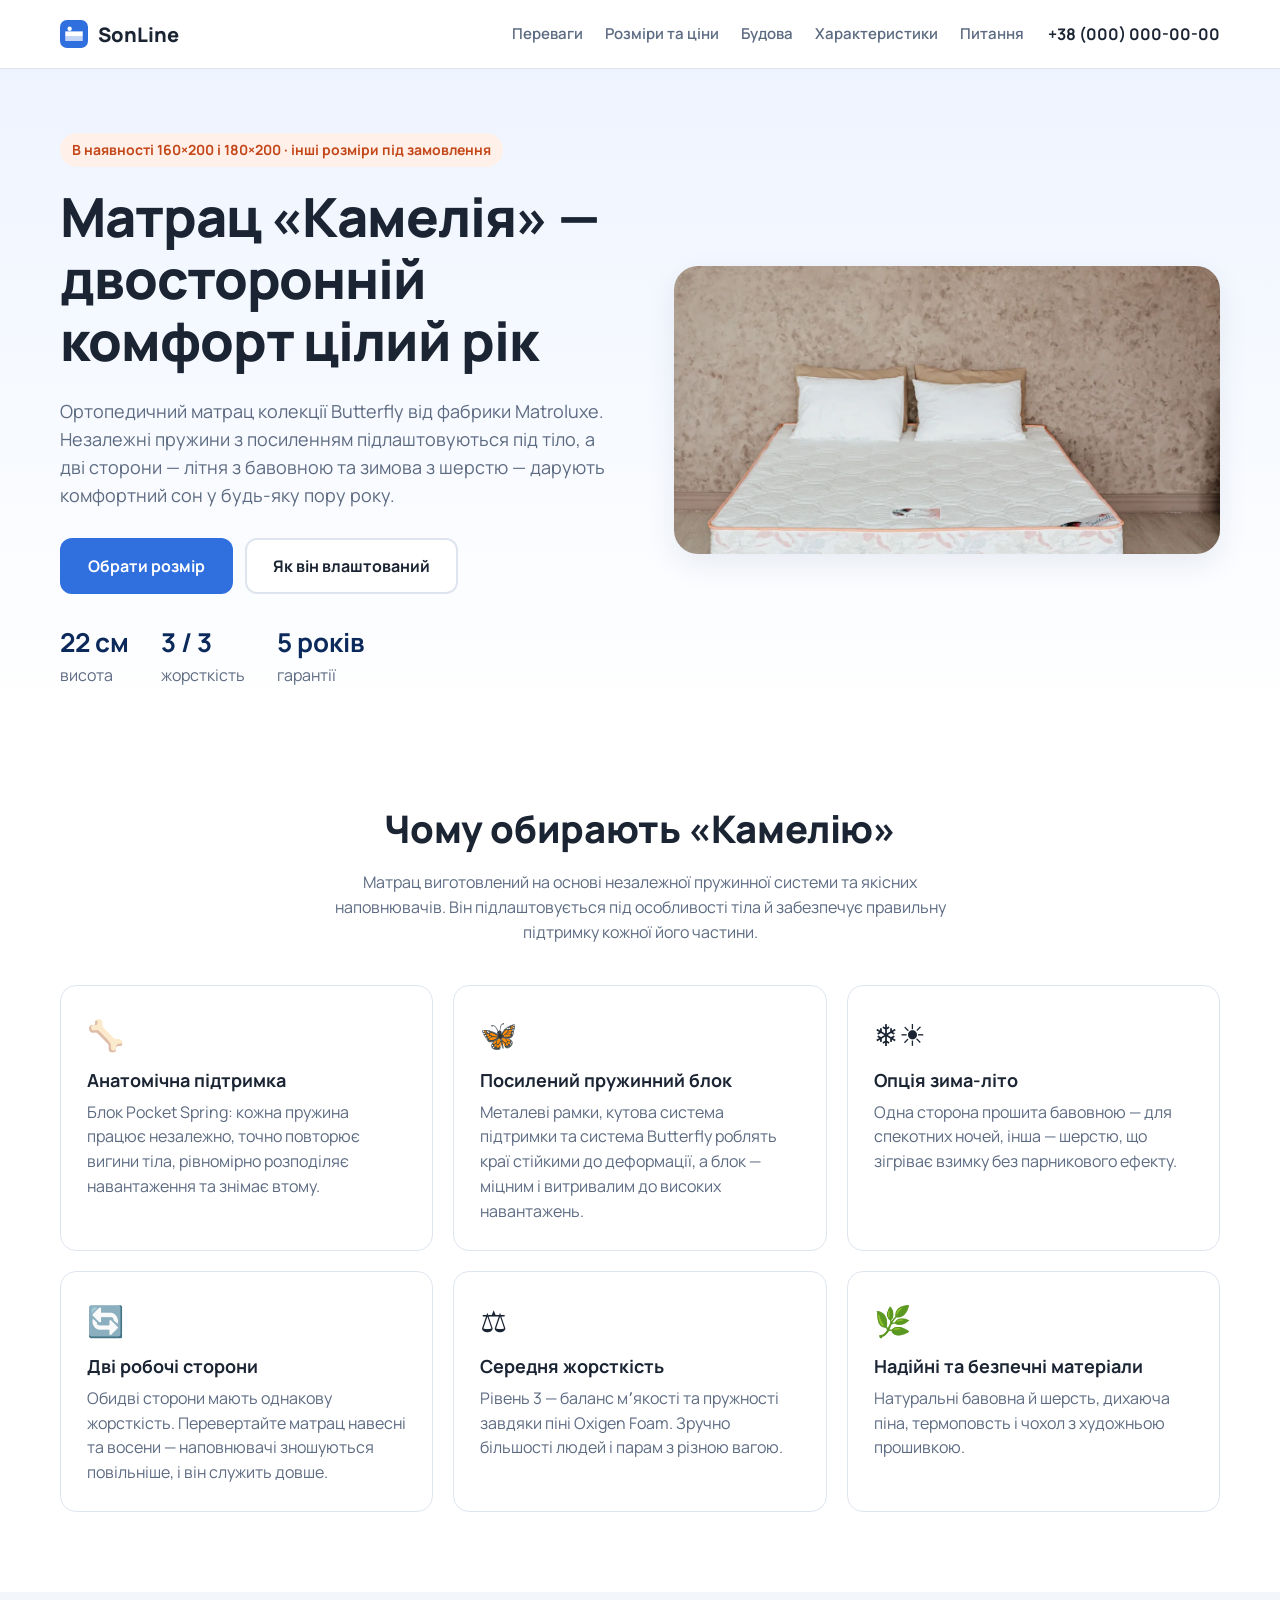
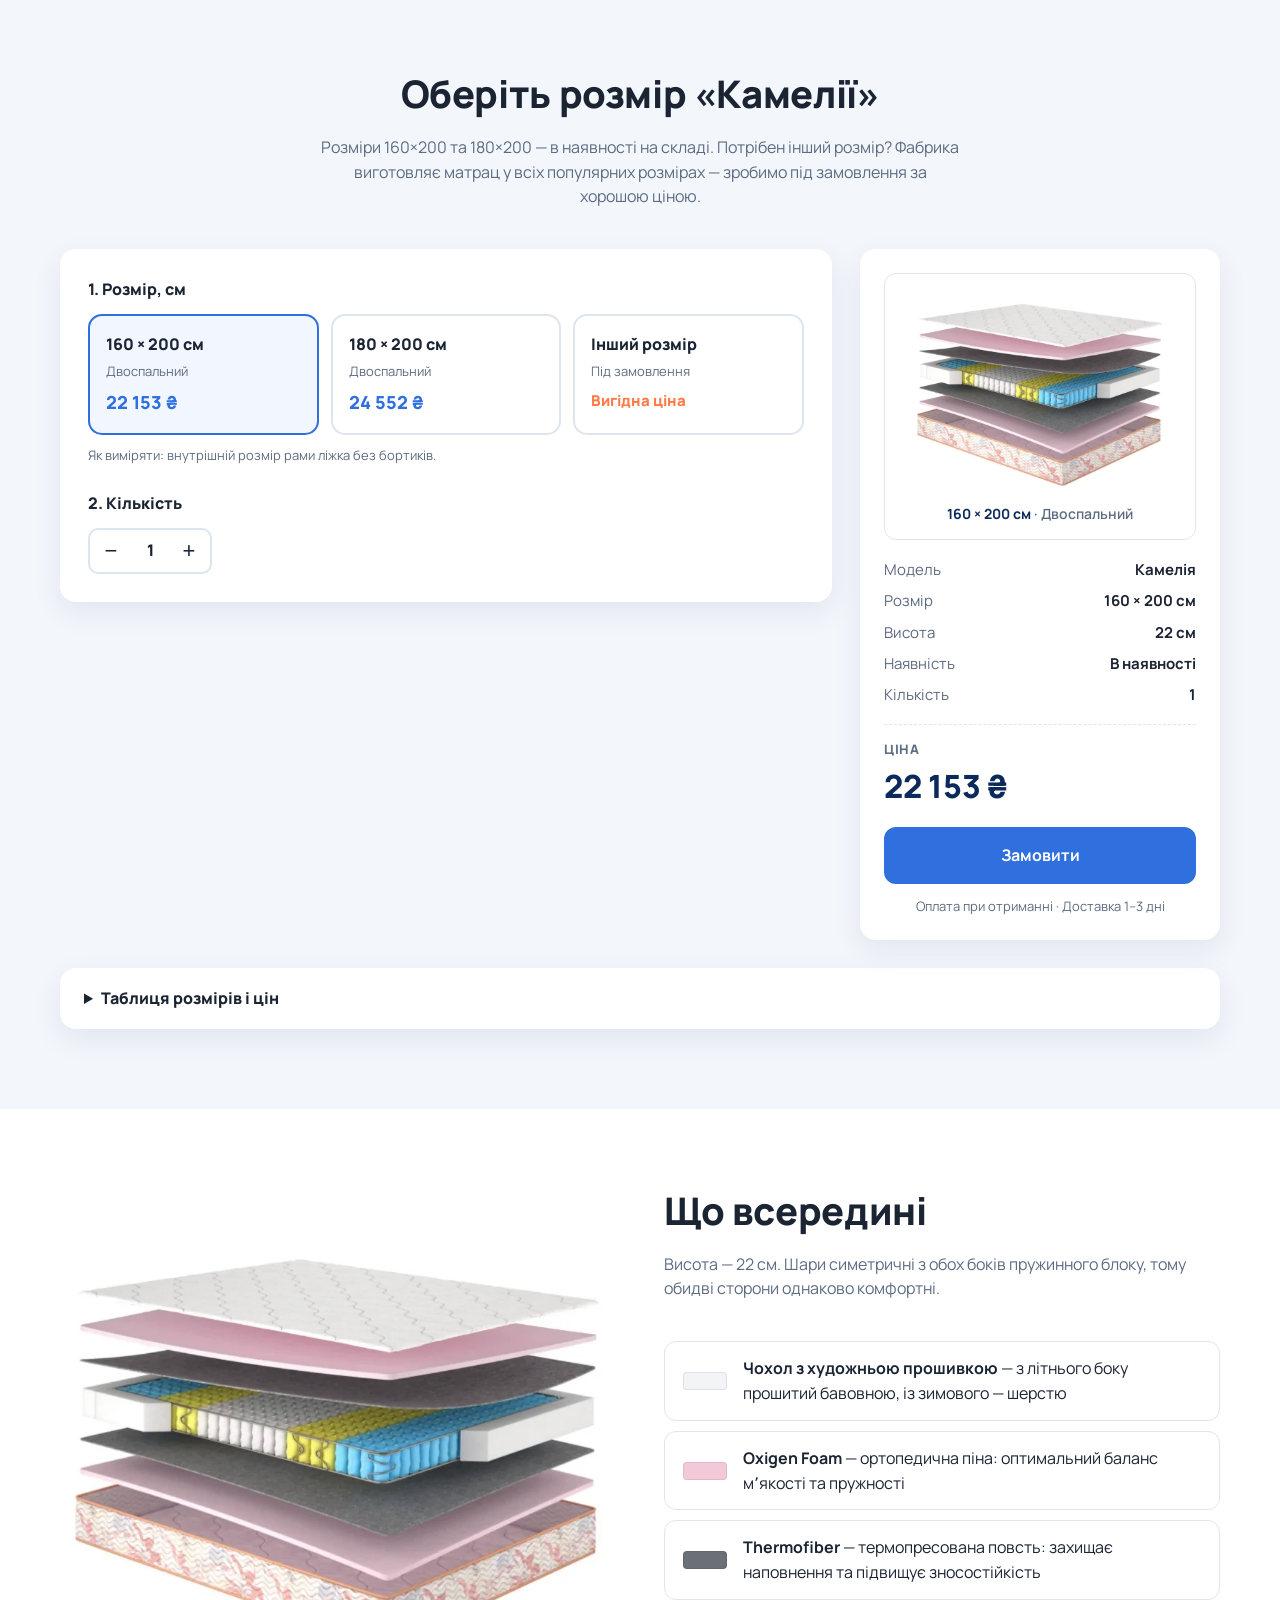
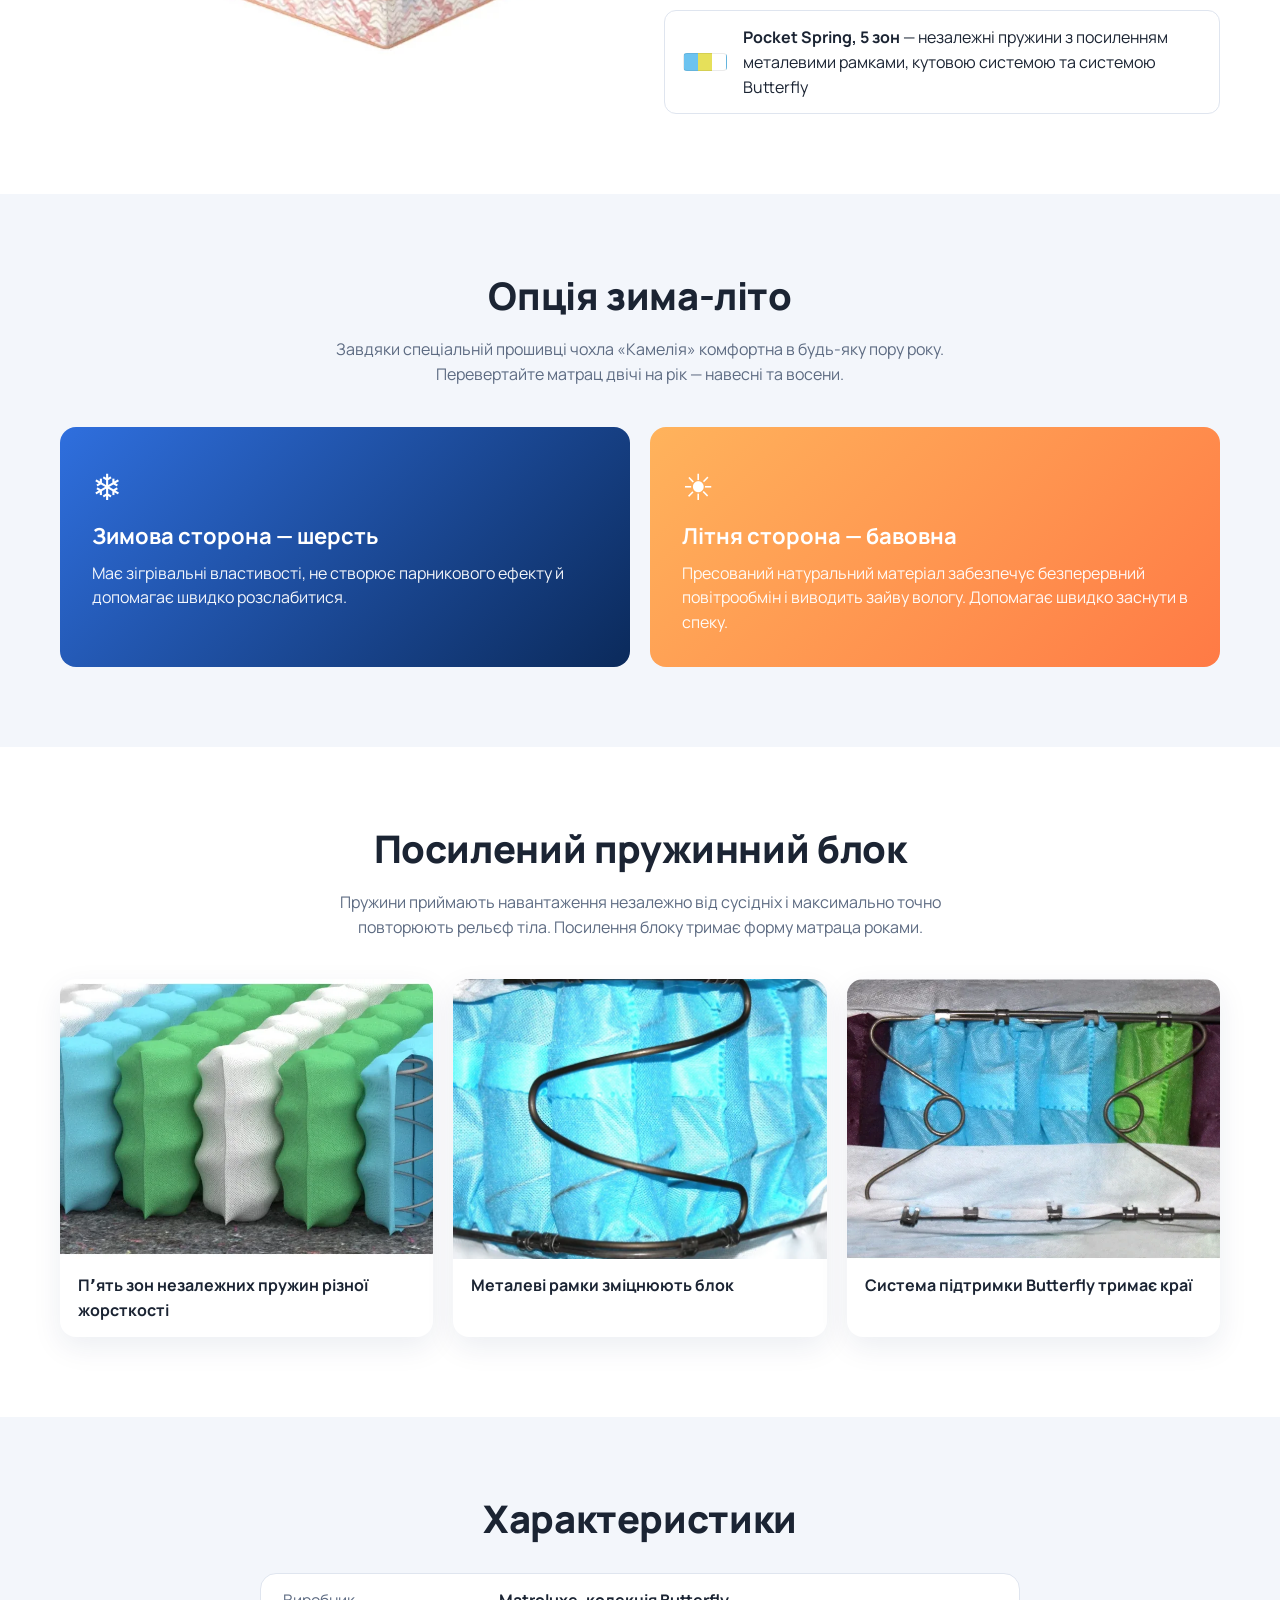
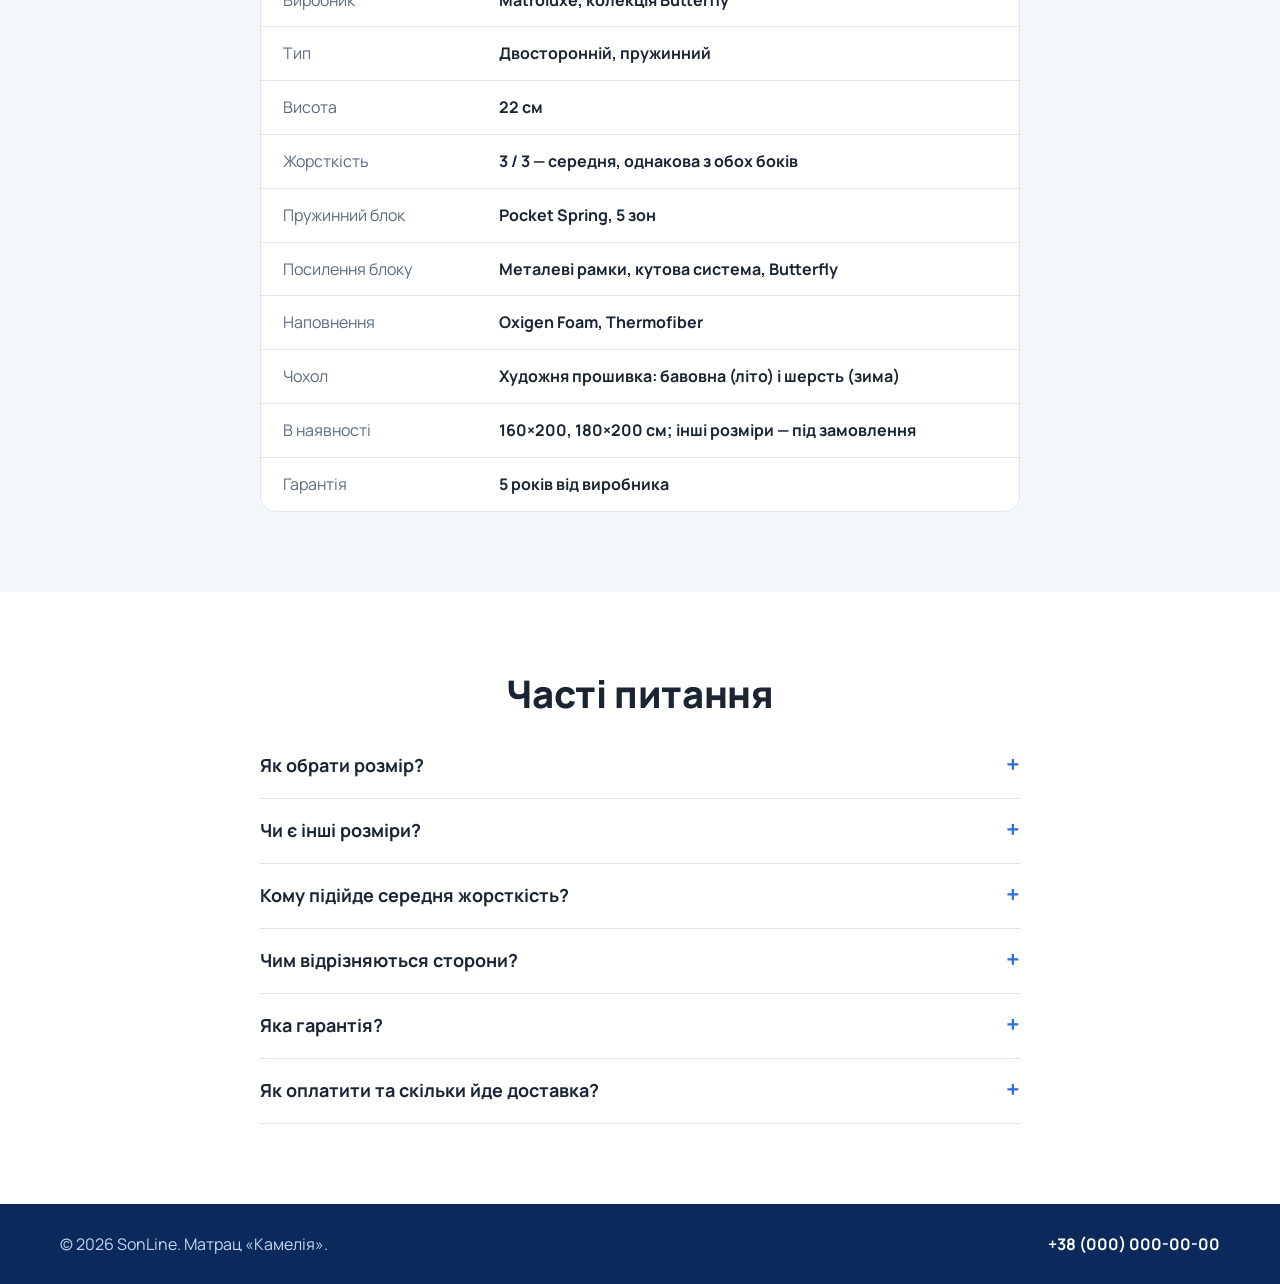
==== commit 755a4a6c: "Lower prices by 2000 UAH Co-Authored-By: Claude Opus 5.5 <noreply@anthropic.com> Claude-Session: htt" ====
--- a/index.html
+++ b/index.html
@@ -9,7 +9,7 @@
   <link rel="preconnect" href="https://fonts.googleapis.com">
   <link rel="preconnect" href="https://fonts.gstatic.com" crossorigin>
   <link href="https://fonts.googleapis.com/css2?family=Manrope:wght@400;500;600;700;800&display=swap" rel="stylesheet">
-  <link rel="stylesheet" href="styles.css">
+  <link rel="stylesheet" href="styles.css?v=20261012">
 </head>
 <body>
   <header class="header">
@@ -304,6 +304,6 @@
     </div>
   </dialog>
 
-  <script src="script.js"></script>
+  <script src="script.js?v=20261012"></script>
 </body>
 </html>
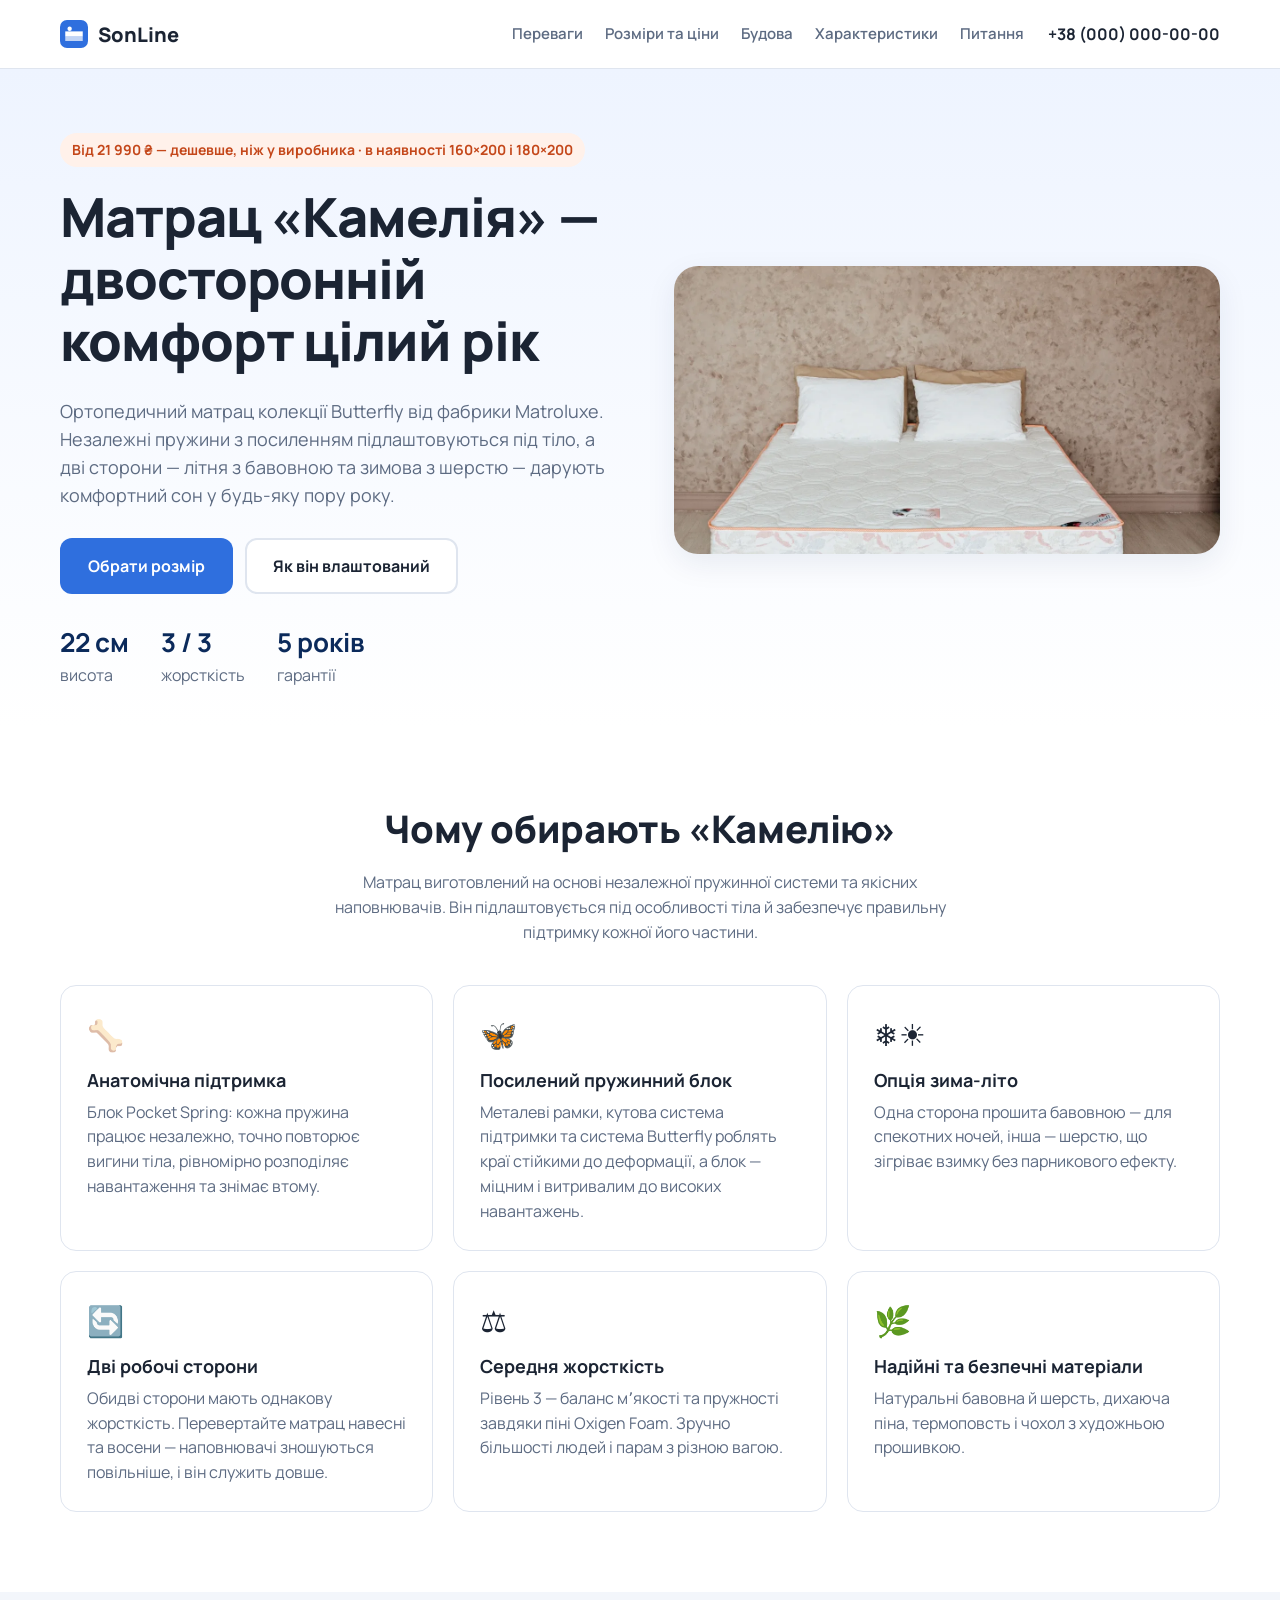
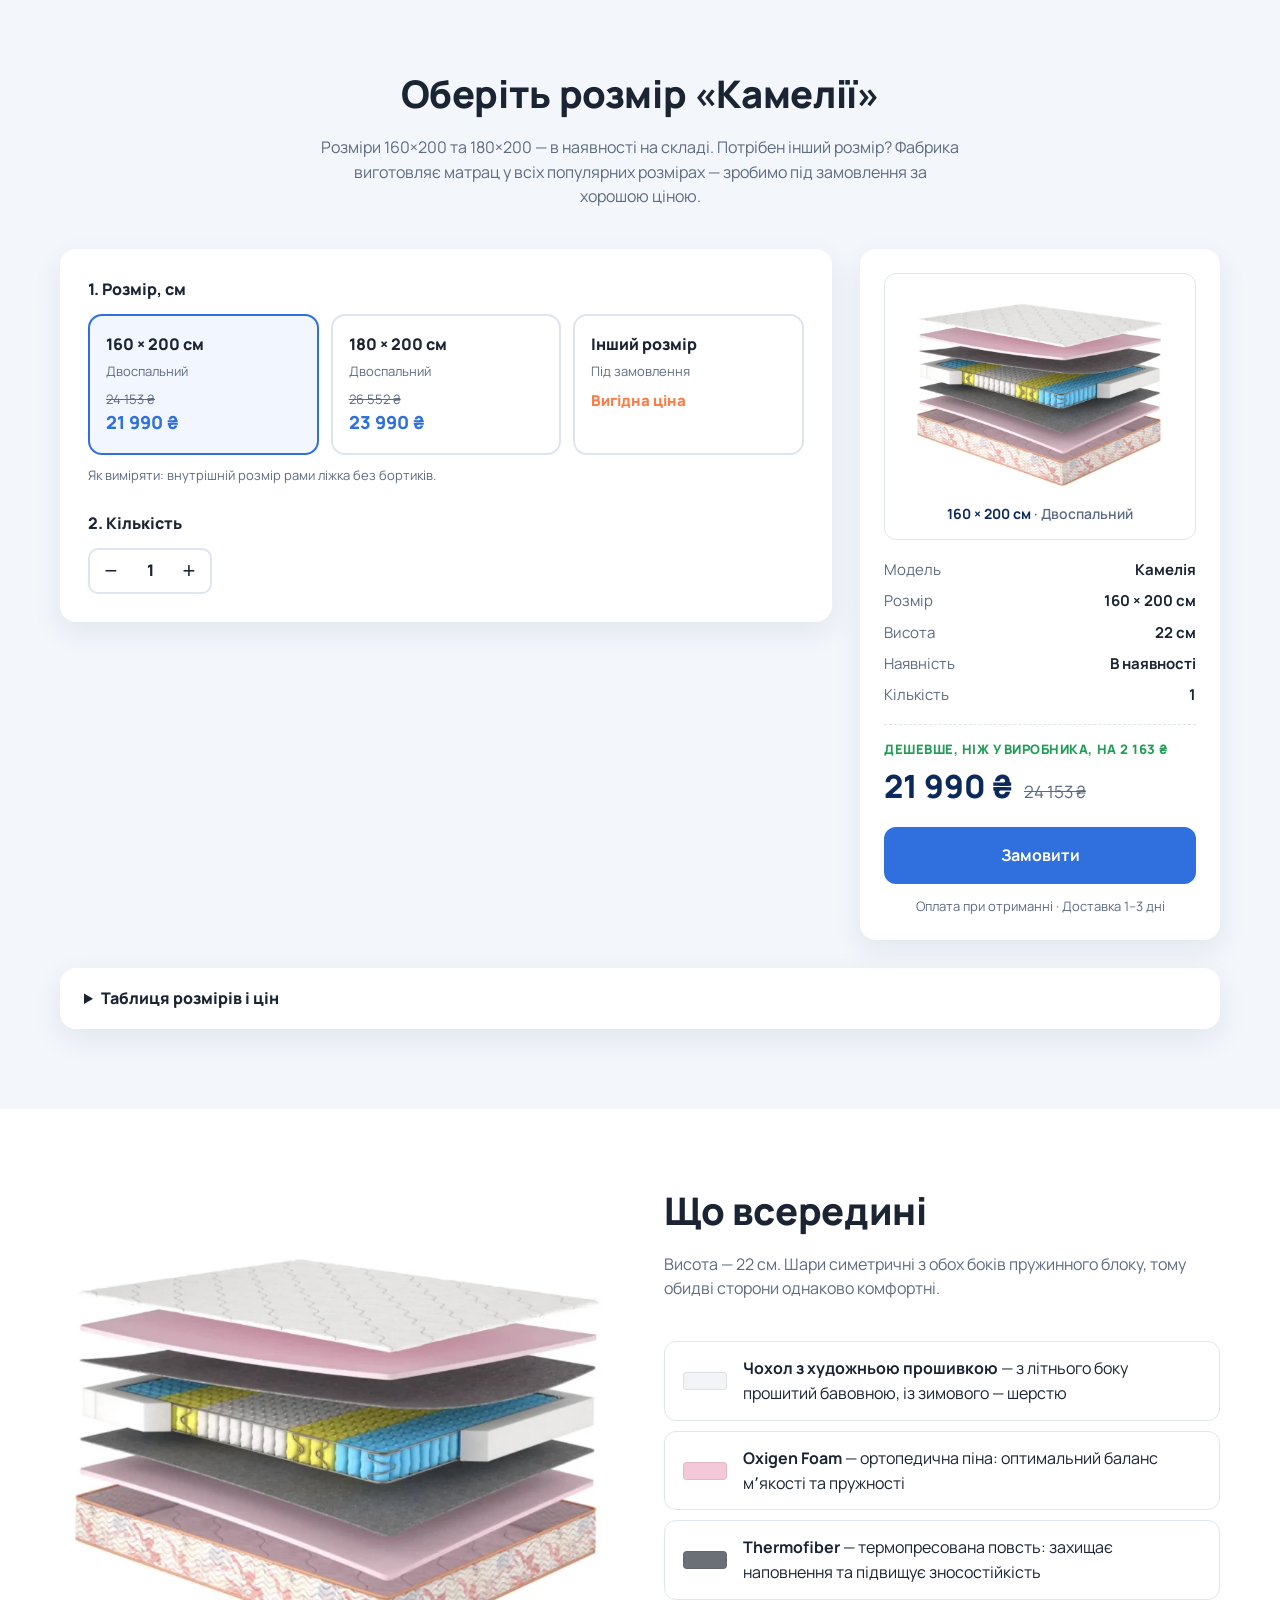
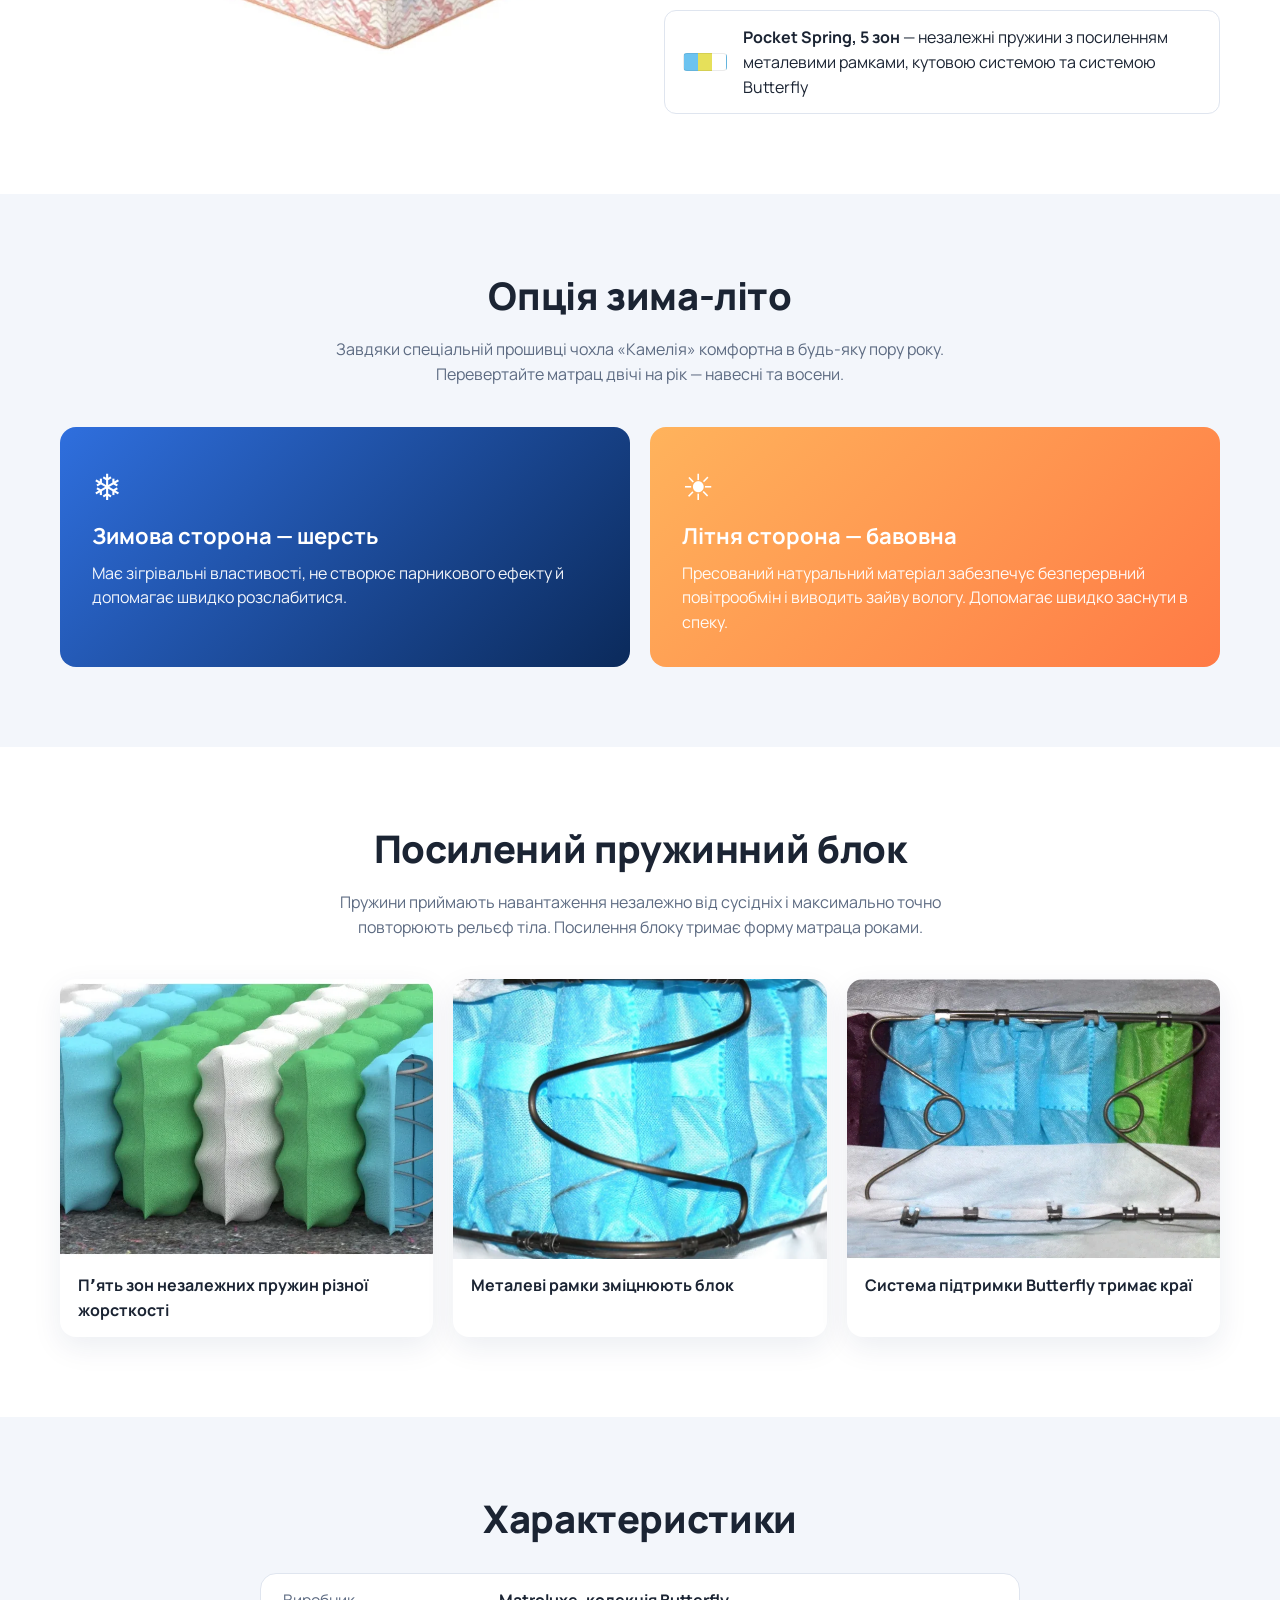
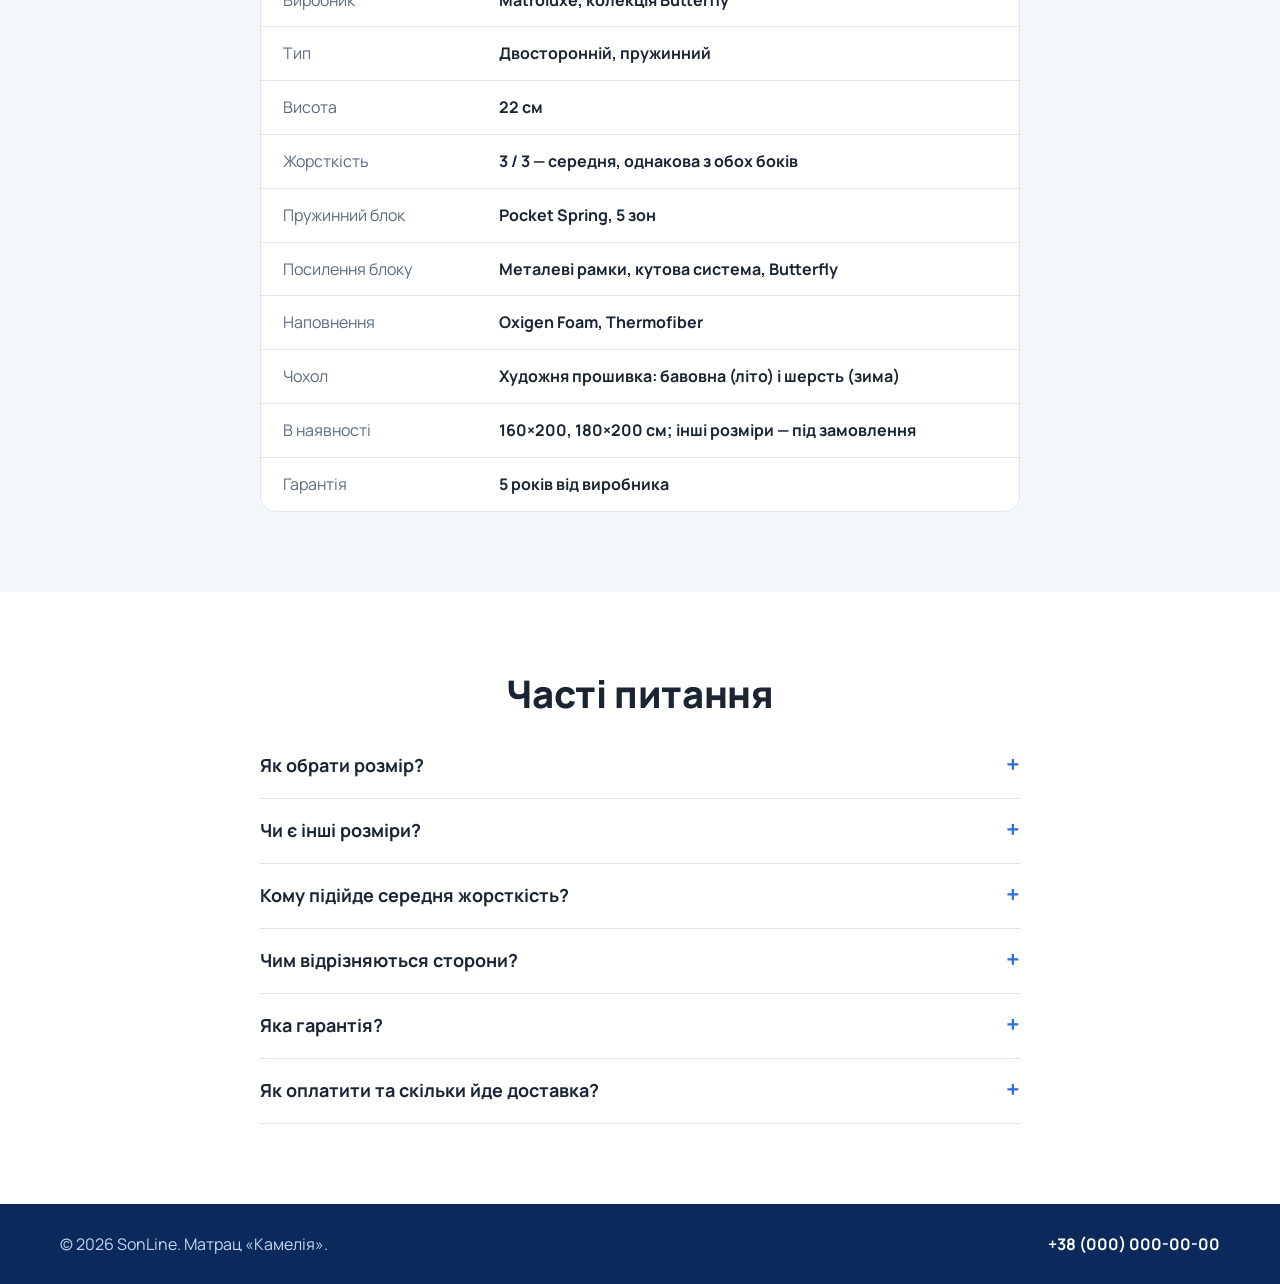
==== commit cb786fa1: "Set prices to 21 990 / 23 990 and show manufacturer price crossed out Co-Authored-By: Claude Opus 5." ====
--- a/index.html
+++ b/index.html
@@ -9,7 +9,7 @@
   <link rel="preconnect" href="https://fonts.googleapis.com">
   <link rel="preconnect" href="https://fonts.gstatic.com" crossorigin>
   <link href="https://fonts.googleapis.com/css2?family=Manrope:wght@400;500;600;700;800&display=swap" rel="stylesheet">
-  <link rel="stylesheet" href="styles.css?v=20261012">
+  <link rel="stylesheet" href="styles.css?v=20261013">
 </head>
 <body>
   <header class="header">
@@ -35,7 +35,7 @@
     <section class="hero">
       <div class="container hero__inner">
         <div class="hero__text">
-          <span class="badge">В наявності 160×200 і 180×200 · інші розміри під замовлення</span>
+          <span class="badge">Від 21 990 ₴ — дешевше, ніж у виробника · в наявності 160×200 і 180×200</span>
           <h1>Матрац «Камелія» — <br>двосторонній комфорт цілий рік</h1>
           <p class="lead">Ортопедичний матрац колекції Butterfly від фабрики Matroluxe. Незалежні пружини з посиленням підлаштовуються під тіло, а дві сторони — літня з бавовною та зимова з шерстю — дарують комфортний сон у будь-яку пору року.</p>
           <div class="hero__actions">
@@ -142,7 +142,7 @@
             </dl>
             <div class="summary__price">
               <span class="price-label" id="priceLabel">Ціна</span>
-              <span class="price" id="price"></span>
+              <div class="price-row"><span class="price" id="price"></span><s class="price-old" id="priceOld"></s></div>
             </div>
             <button type="button" class="btn btn--primary btn--block" id="orderBtn">Замовити</button>
             <p class="summary__note" id="summaryNote">Оплата при отриманні · Доставка 1–3 дні</p>
@@ -304,6 +304,6 @@
     </div>
   </dialog>
 
-  <script src="script.js?v=20261012"></script>
+  <script src="script.js?v=20261013"></script>
 </body>
 </html>
--- a/styles.css
+++ b/styles.css
@@ -97,6 +97,8 @@
 .field legend { font-weight: 800; margin-bottom: 12px; padding: 0; }
 
 .sizes { display: grid; grid-template-columns: repeat(3, minmax(0, 1fr)); gap: 12px; margin-bottom: 10px; }
+.model__old { display: block; margin-top: 8px; font-size: 13px; color: var(--muted); text-decoration: line-through; }
+.model__old + .model__from { margin-top: 0; }
 .model--custom { border-style: dashed; }
 .model--custom .model__from { font-size: 15px; color: var(--accent); }
 .model {
@@ -162,7 +164,9 @@
 .summary__list dd { margin: 0; font-weight: 700; text-align: right; }
 .summary__price { display: grid; gap: 2px; padding-top: 14px; border-top: 1px dashed var(--line); margin-bottom: 16px; }
 .price { font-size: 32px; font-weight: 800; color: var(--navy); }
-.price-label { font-size: 13px; font-weight: 800; color: var(--muted); text-transform: uppercase; letter-spacing: .04em; }
+.price-row { display: flex; align-items: baseline; flex-wrap: wrap; gap: 4px 12px; }
+.price-old { color: var(--muted); font-size: 17px; }
+.price-label { font-size: 13px; font-weight: 800; color: #1f9d55; text-transform: uppercase; letter-spacing: .04em; }
 .price--request { font-size: 26px; }
 .summary__note { margin: 12px 0 0; font-size: 13px; color: var(--muted); text-align: center; }
 
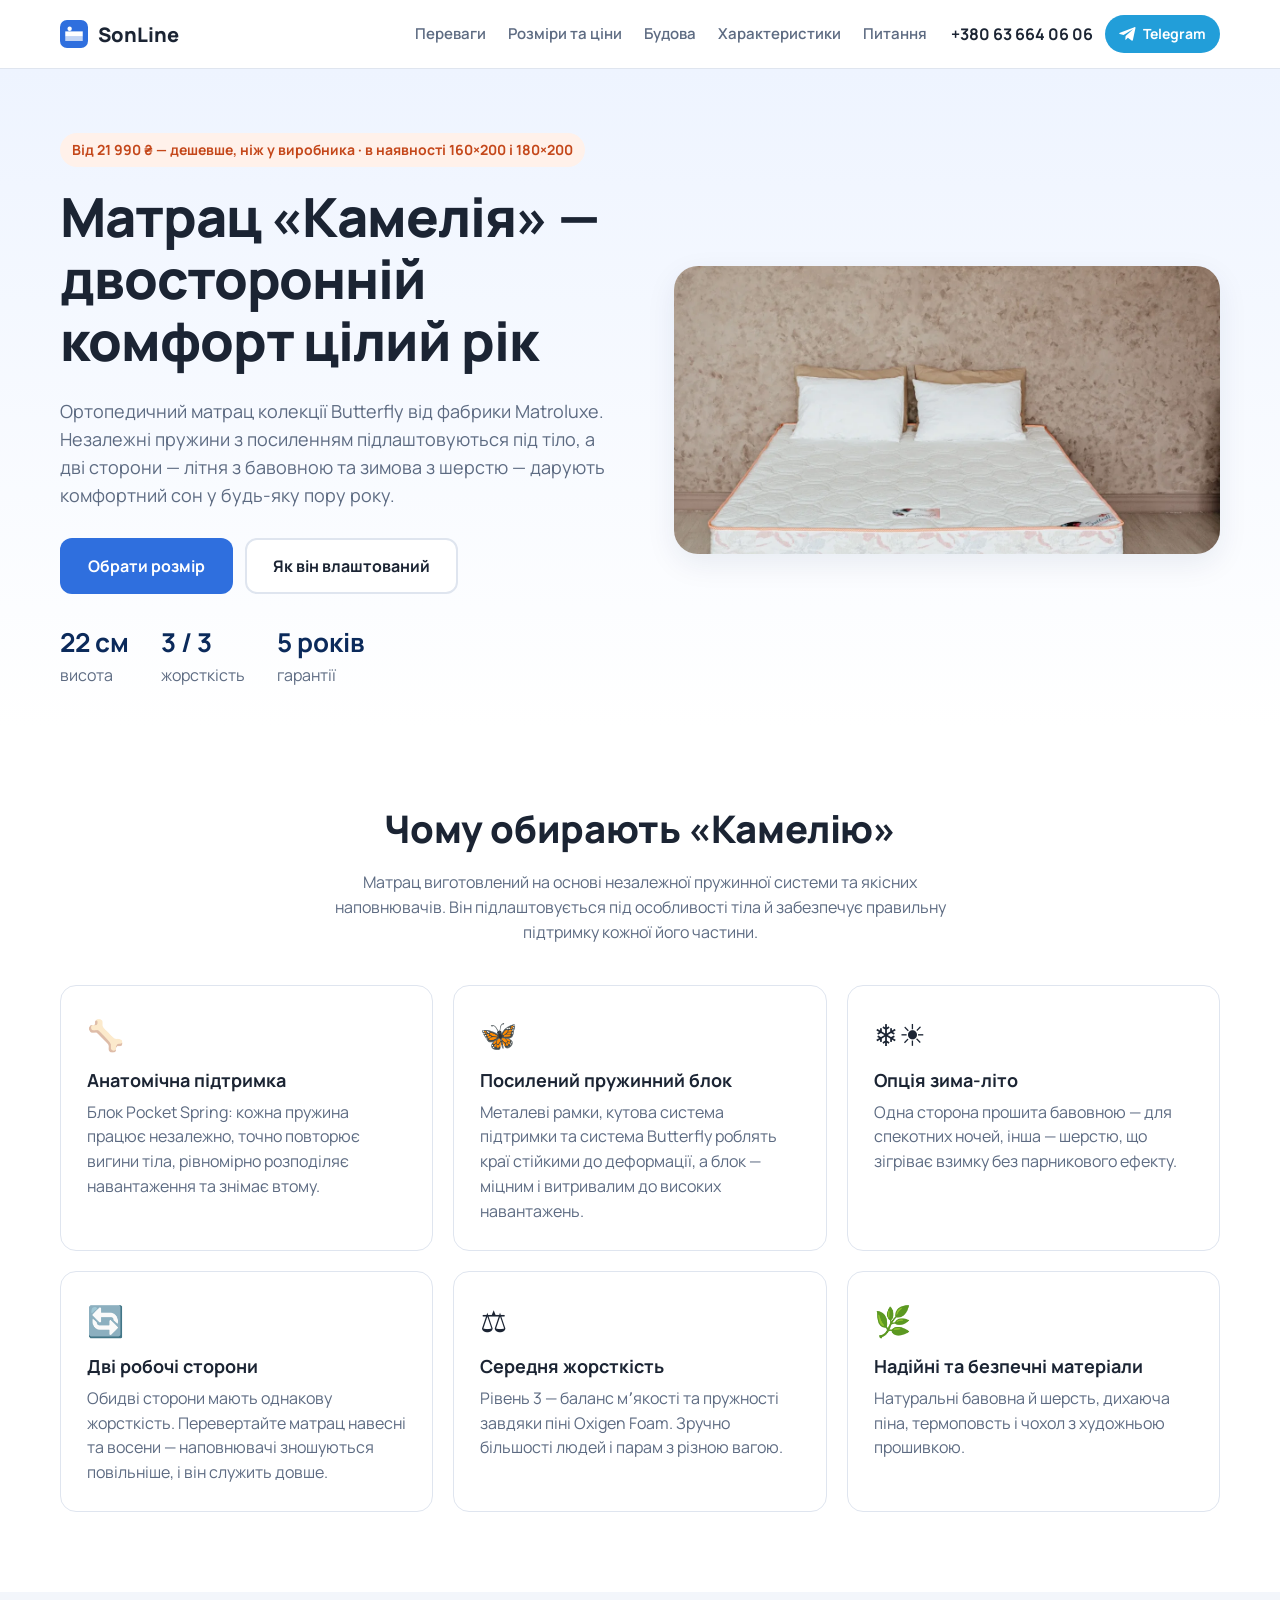
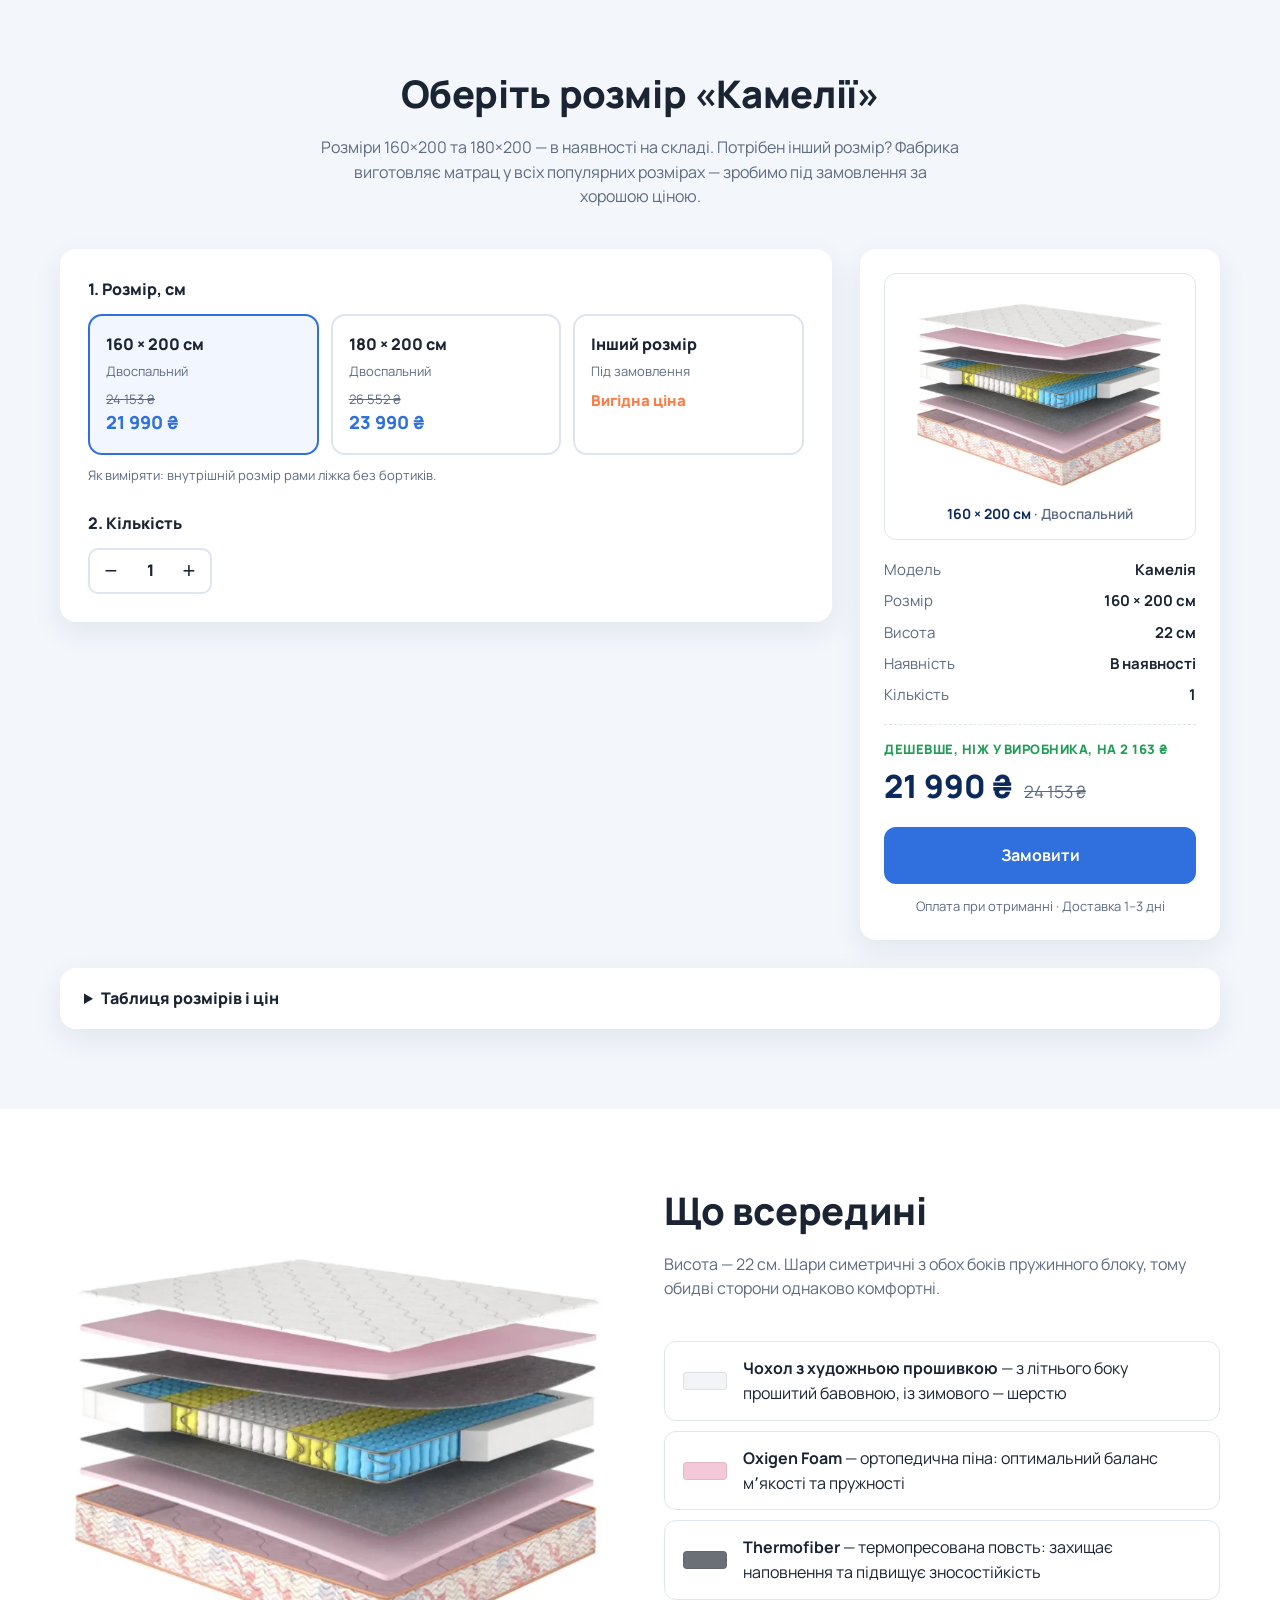
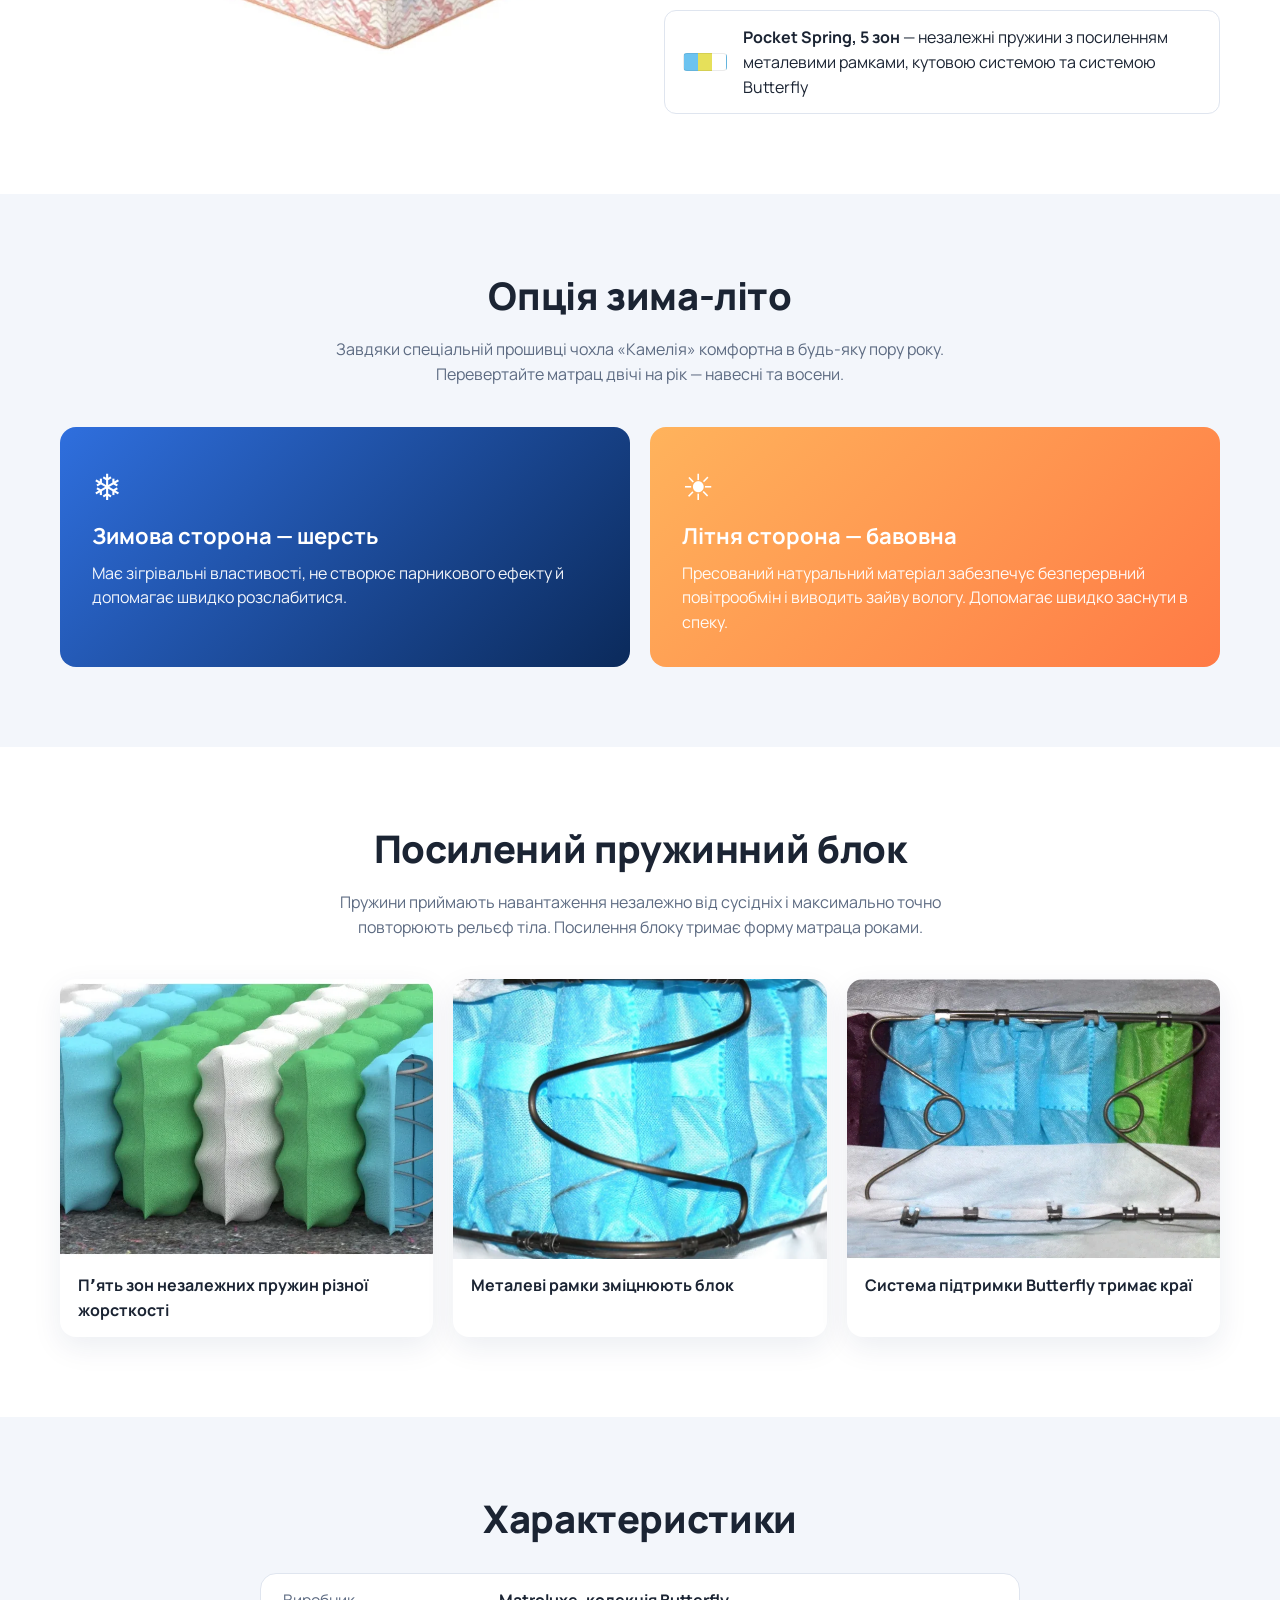
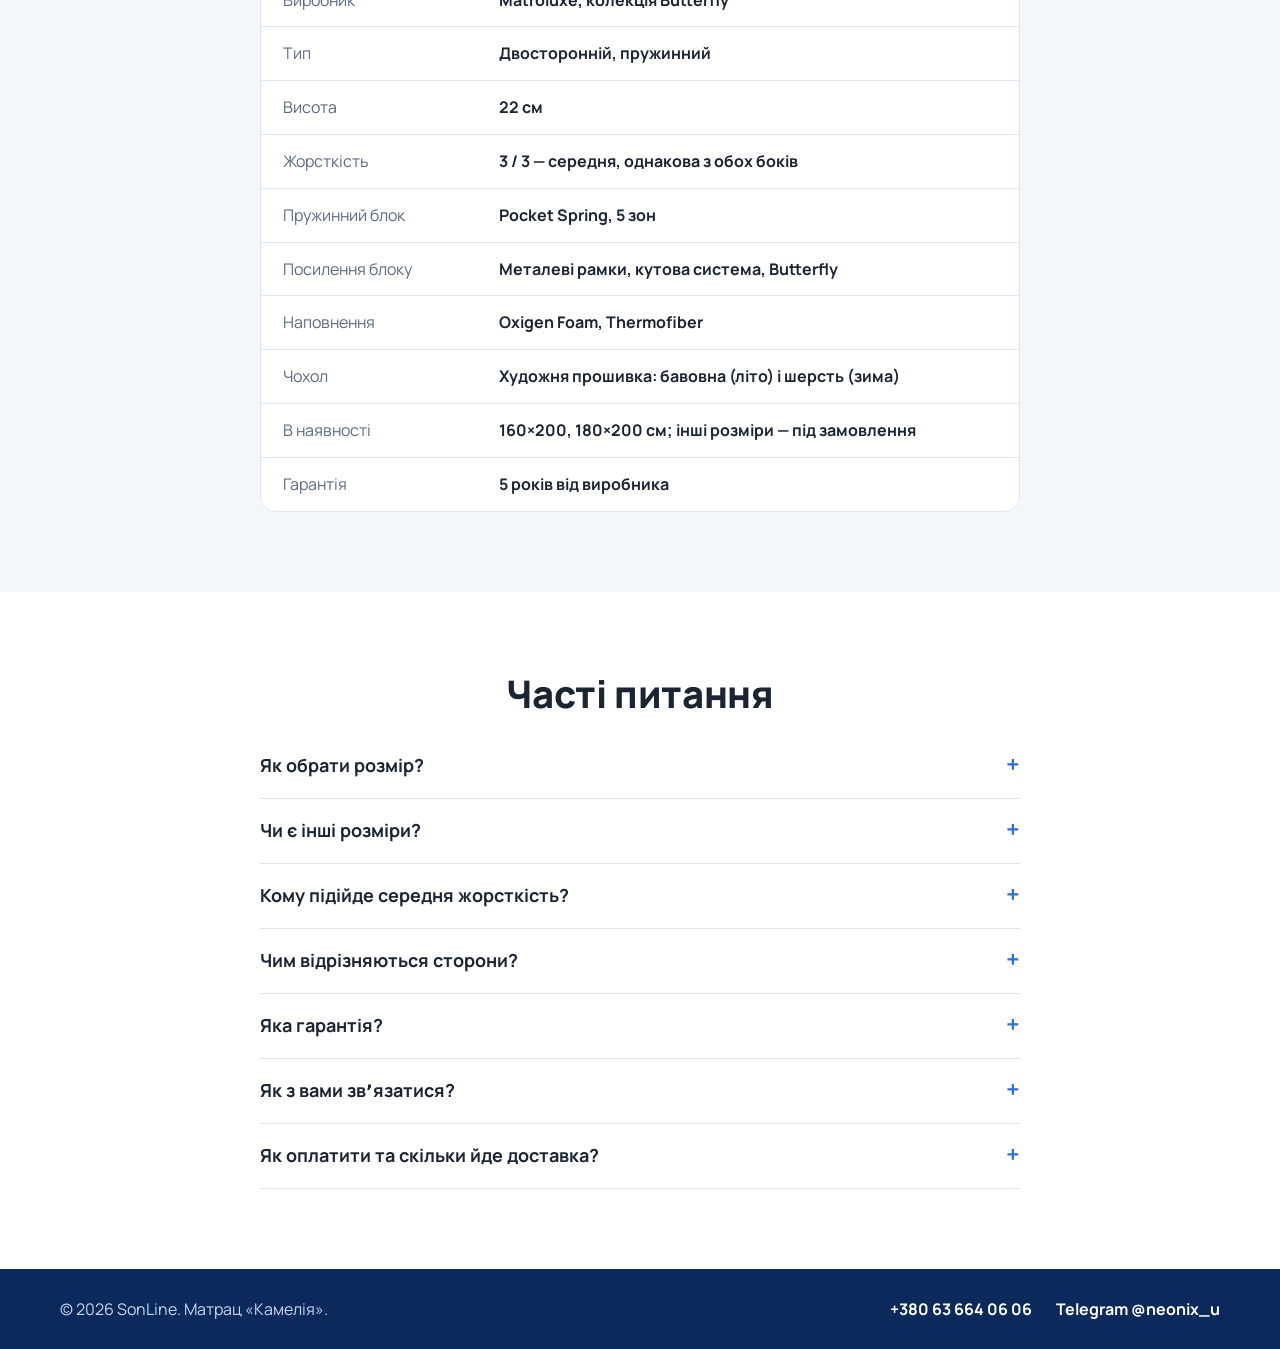
==== commit de96e66b: "Add phone and Telegram contacts Co-Authored-By: Claude Opus 5.5 <noreply@anthropic.com> Claude-Sessi" ====
--- a/index.html
+++ b/index.html
@@ -9,7 +9,7 @@
   <link rel="preconnect" href="https://fonts.googleapis.com">
   <link rel="preconnect" href="https://fonts.gstatic.com" crossorigin>
   <link href="https://fonts.googleapis.com/css2?family=Manrope:wght@400;500;600;700;800&display=swap" rel="stylesheet">
-  <link rel="stylesheet" href="styles.css?v=20261013">
+  <link rel="stylesheet" href="styles.css?v=20261014">
 </head>
 <body>
   <header class="header">
@@ -25,7 +25,10 @@
         <a href="#specs">Характеристики</a>
         <a href="#faq">Питання</a>
       </nav>
-      <a href="tel:+380000000000" class="header__phone">+38 (000) 000-00-00</a>
+      <div class="header__contacts">
+        <a href="tel:+380636640606" class="header__phone" aria-label="Подзвонити +380 63 664 06 06"><span class="header__phone-icon" aria-hidden="true">📞</span><span class="header__phone-text">+380 63 664 06 06</span></a>
+        <a href="https://t.me/neonix_u" class="tg-btn" target="_blank" rel="noopener" aria-label="Написати в Telegram"><svg viewBox="0 0 24 24" width="18" height="18" aria-hidden="true"><path fill="currentColor" d="M21.9 4.3 18.6 19.8c-.2 1.1-.9 1.4-1.8.9l-5-3.7-2.4 2.3c-.3.3-.5.5-1 .5l.4-5.1 9.2-8.3c.4-.4-.1-.6-.6-.2L6 13.4 1.1 11.9c-1.1-.3-1.1-1.1.2-1.6L20.5 2.9c.9-.3 1.7.2 1.4 1.4z"/></svg><span>Telegram</span></a>
+      </div>
       <button class="burger" id="burger" aria-label="Меню" aria-expanded="false" aria-controls="nav"><span></span></button>
     </div>
   </header>
@@ -245,6 +248,7 @@
         <details class="faq"><summary>Кому підійде середня жорсткість?</summary><p>Людям середньої статури віком від 25 років без захворювань хребта, підліткам, а також парам з великою різницею у вазі.</p></details>
         <details class="faq"><summary>Чим відрізняються сторони?</summary><p>Жорсткість однакова, різниця — у прошивці чохла: літня сторона з бавовною краще провітрюється, зимова з шерстю зігріває. Перевертайте матрац навесні та восени.</p></details>
         <details class="faq"><summary>Яка гарантія?</summary><p>5 років гарантії від виробника Matroluxe.</p></details>
+        <details class="faq"><summary>Як з вами звʼязатися?</summary><p>Телефонуйте <a href="tel:+380636640606">+380 63 664 06 06</a> або пишіть у Telegram <a href="https://t.me/neonix_u" target="_blank" rel="noopener">@neonix_u</a> — підкажемо з розміром і оформимо замовлення.</p></details>
         <details class="faq"><summary>Як оплатити та скільки йде доставка?</summary><p>Оплата при отриманні у відділенні Нової пошти. Доставляємо в будь-яке місто України, зазвичай за 1–3 дні.</p></details>
       </div>
     </section>
@@ -253,7 +257,10 @@
   <footer class="footer">
     <div class="container footer__inner">
       <span>© <span id="year"></span> SonLine. Матрац «Камелія».</span>
-      <a href="tel:+380000000000">+38 (000) 000-00-00</a>
+      <div class="footer__contacts">
+        <a href="tel:+380636640606">+380 63 664 06 06</a>
+        <a href="https://t.me/neonix_u" target="_blank" rel="noopener">Telegram @neonix_u</a>
+      </div>
     </div>
   </footer>
 
@@ -304,6 +311,6 @@
     </div>
   </dialog>
 
-  <script src="script.js?v=20261013"></script>
+  <script src="script.js?v=20261014"></script>
 </body>
 </html>
--- a/styles.css
+++ b/styles.css
@@ -56,7 +56,11 @@
 .nav { display: flex; gap: 22px; margin-left: auto; }
 .nav a { text-decoration: none; color: var(--muted); font-weight: 600; font-size: 15px; }
 .nav a:hover { color: var(--blue); }
-.header__phone { font-weight: 700; text-decoration: none; white-space: nowrap; }
+.header__contacts { display: flex; align-items: center; gap: 12px; }
+.header__phone { font-weight: 700; text-decoration: none; white-space: nowrap; display: inline-flex; align-items: center; gap: 6px; }
+.header__phone-icon { display: none; }
+.tg-btn { display: inline-flex; align-items: center; gap: 6px; padding: 8px 14px; border-radius: 999px; background: #229ed9; color: #fff; font-weight: 700; font-size: 14px; text-decoration: none; }
+.tg-btn:hover { background: #1b8bc0; }
 .burger { display: none; }
 
 /* Hero */
@@ -229,6 +233,8 @@
 .footer { background: var(--navy); color: #c8d6f0; padding: 28px 0; }
 .footer__inner { display: flex; justify-content: space-between; flex-wrap: wrap; gap: 12px; }
 .footer a { text-decoration: none; font-weight: 700; color: #fff; }
+.footer__contacts { display: flex; flex-wrap: wrap; gap: 8px 24px; }
+.faq a { color: var(--blue); font-weight: 700; }
 
 /* Modal */
 .modal { border: 0; border-radius: 20px; padding: 0; width: min(440px, 100% - 32px); box-shadow: 0 30px 80px rgba(11,42,91,.3); }
@@ -264,7 +270,9 @@
   .grid--4 { grid-template-columns: repeat(2, 1fr); }
   .configurator { grid-template-columns: 1fr; }
   .summary { position: static; }
-  .header__phone { display: none; }
+  .header__phone-text { display: none; }
+  .header__phone-icon { display: inline; font-size: 20px; }
+  .header__contacts { margin-left: auto; }
 }
 @media (max-width: 820px) {
   .hero__inner, .layers { grid-template-columns: 1fr; }
@@ -274,7 +282,7 @@
   .seasons { grid-template-columns: 1fr; }
   .specs div { grid-template-columns: 1fr; gap: 2px; }
   .burger {
-    display: block; margin-left: auto; width: 40px; height: 40px; border: 0; background: none; cursor: pointer; position: relative;
+    display: block; margin-left: 4px; width: 40px; height: 40px; border: 0; background: none; cursor: pointer; position: relative;
   }
   .burger span, .burger span::before, .burger span::after {
     position: absolute; left: 9px; width: 22px; height: 2px; background: var(--text); content: ""; transition: transform .2s;
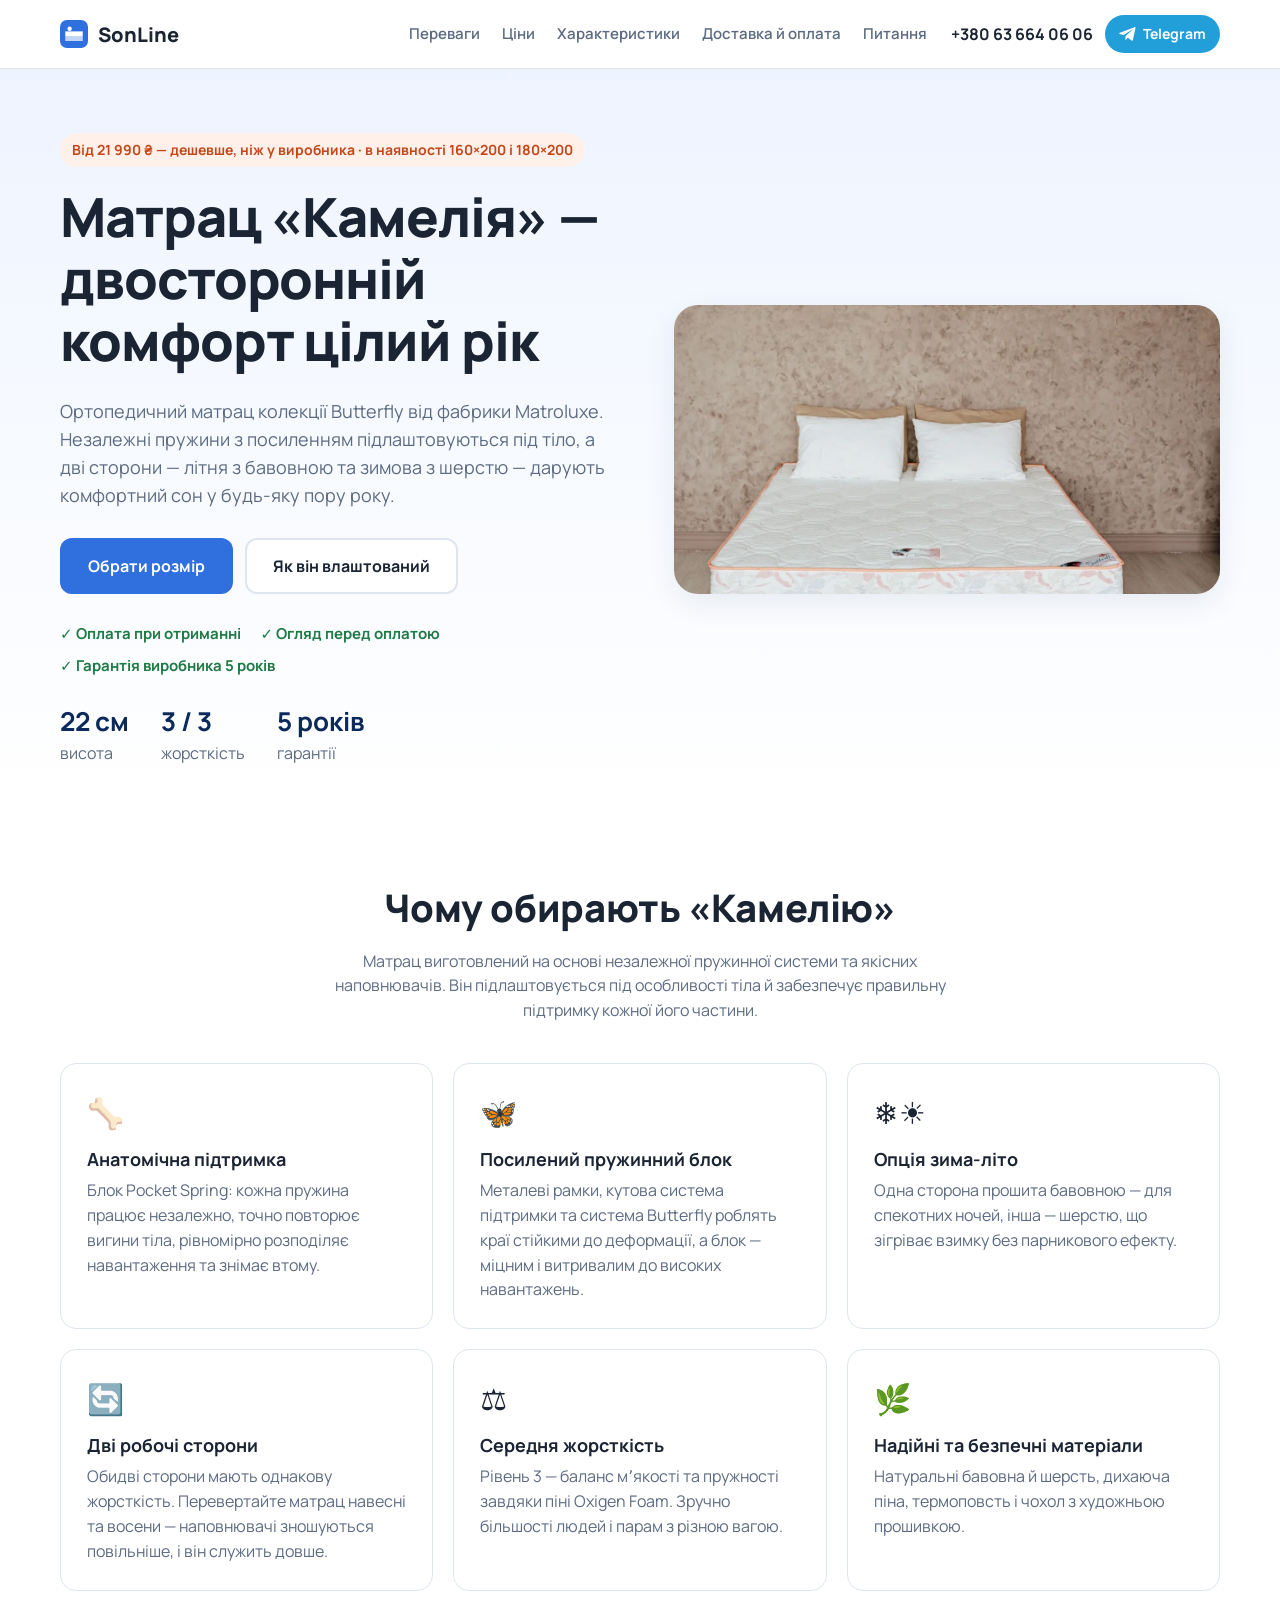
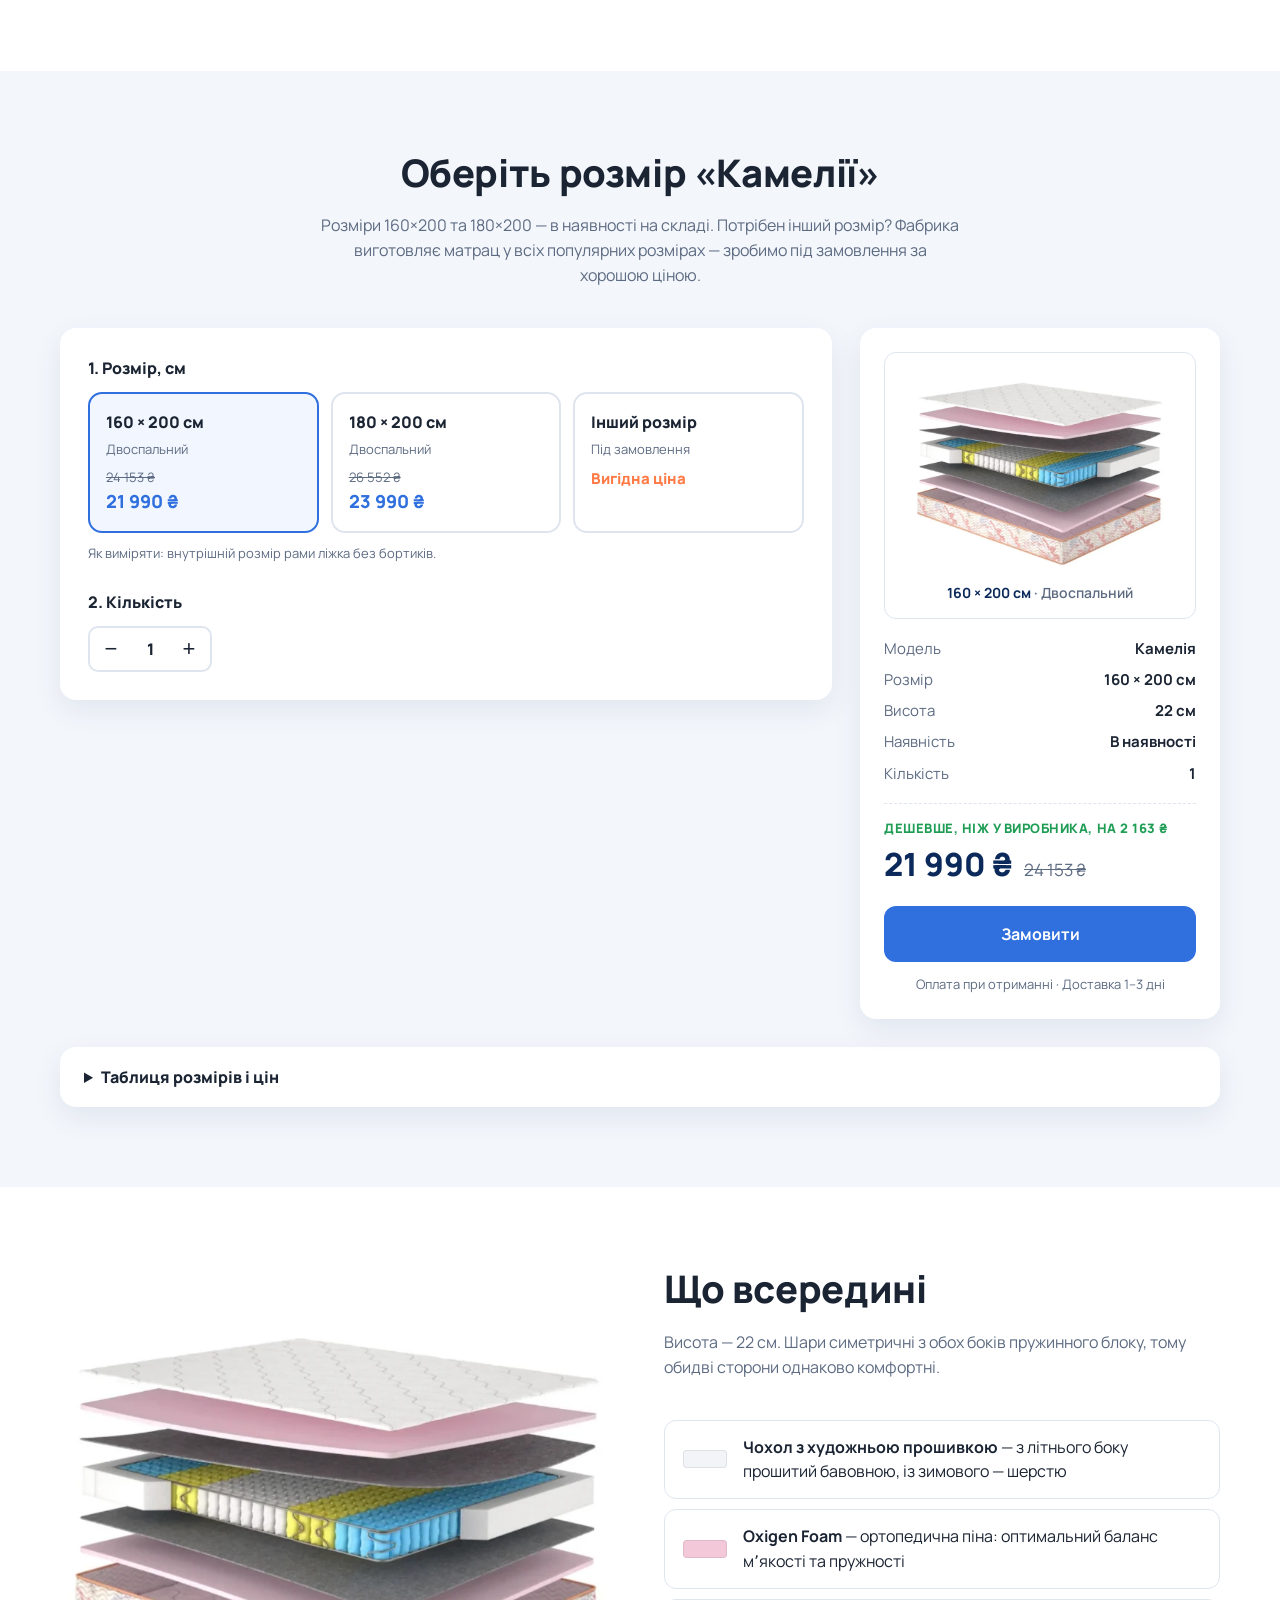
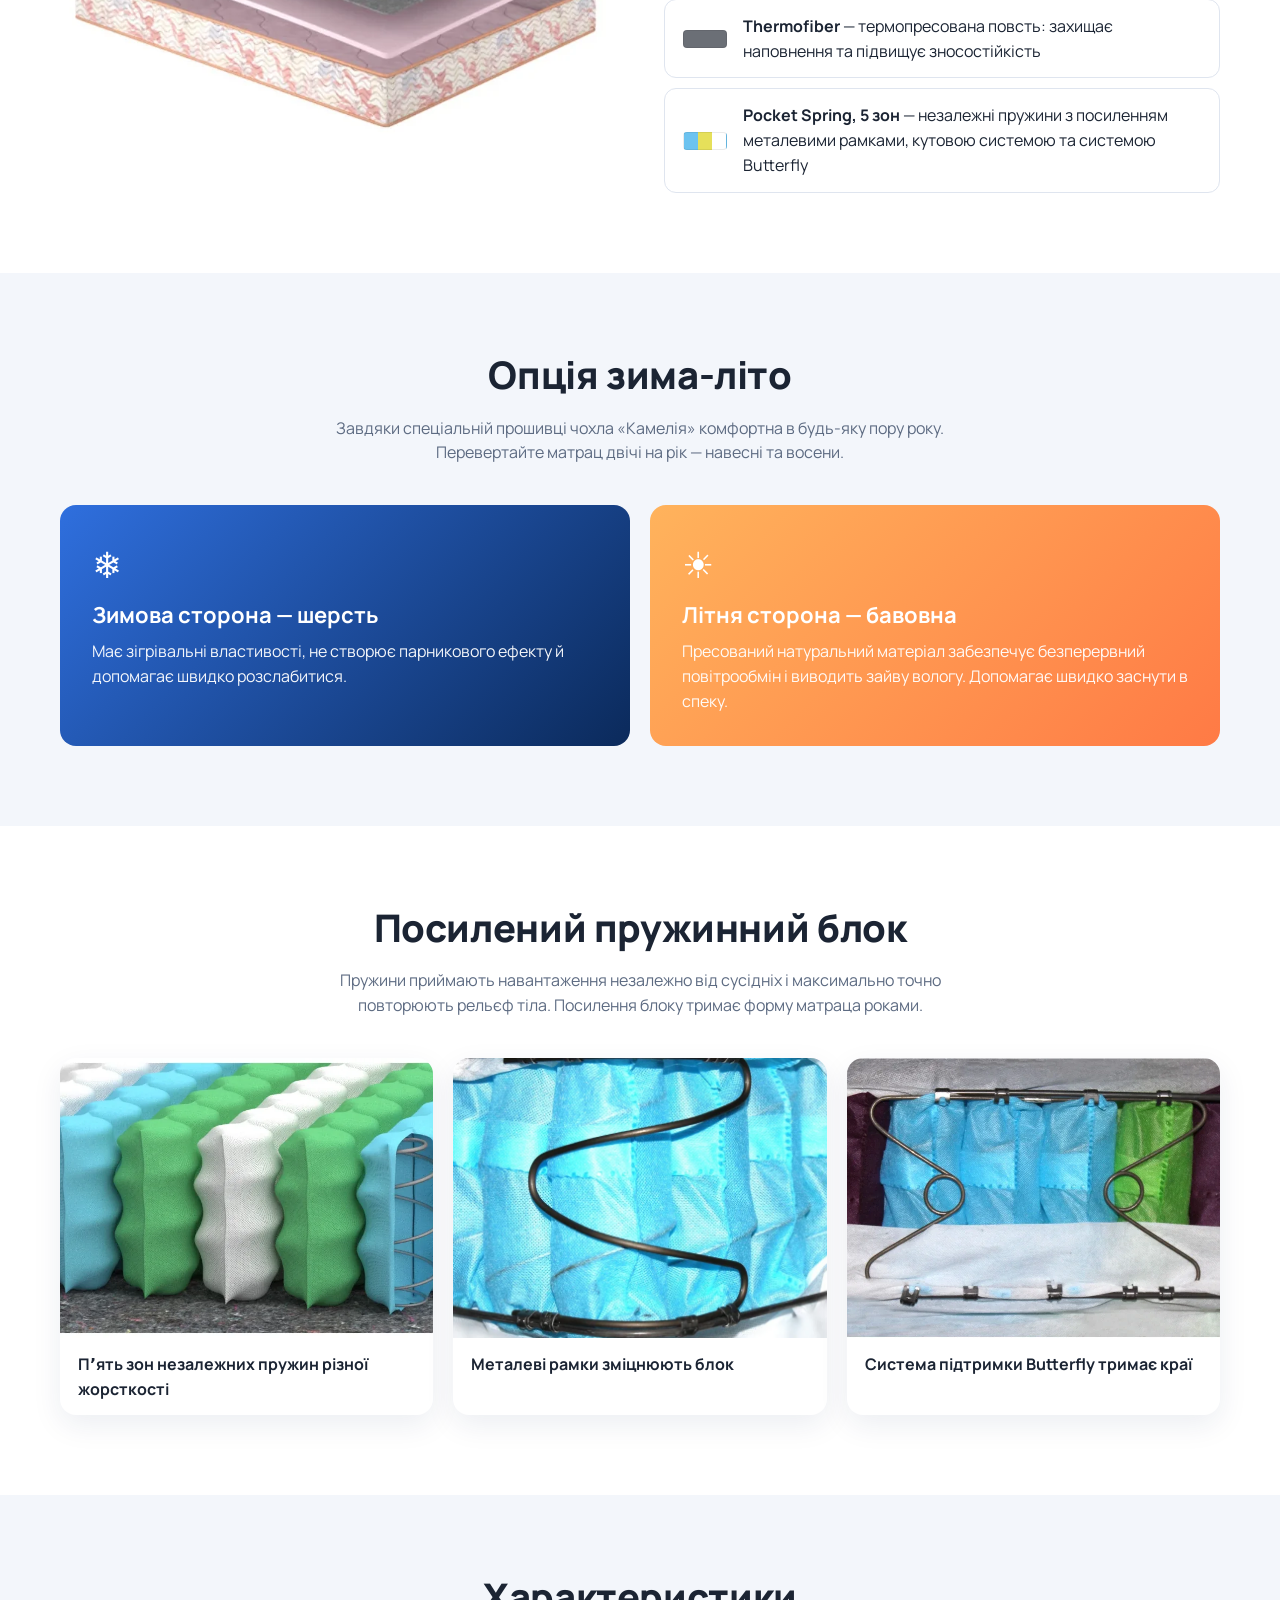
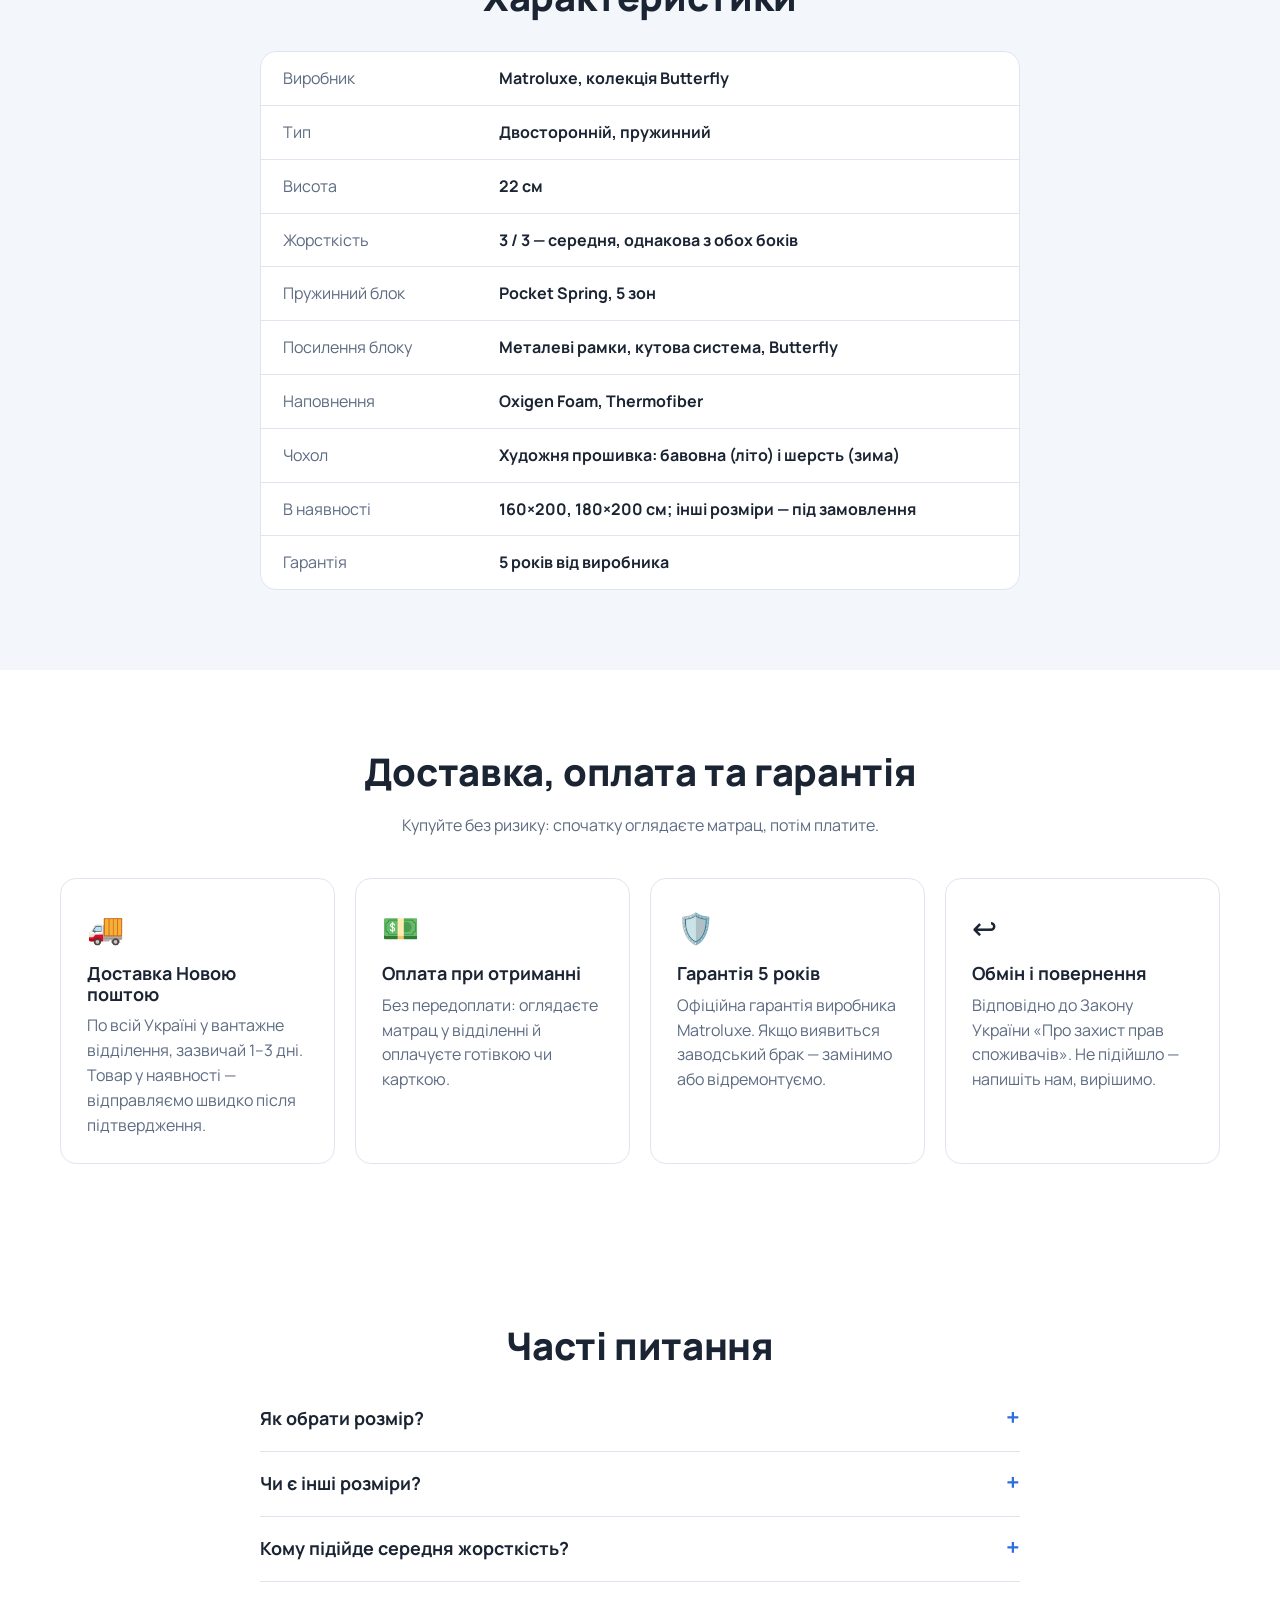
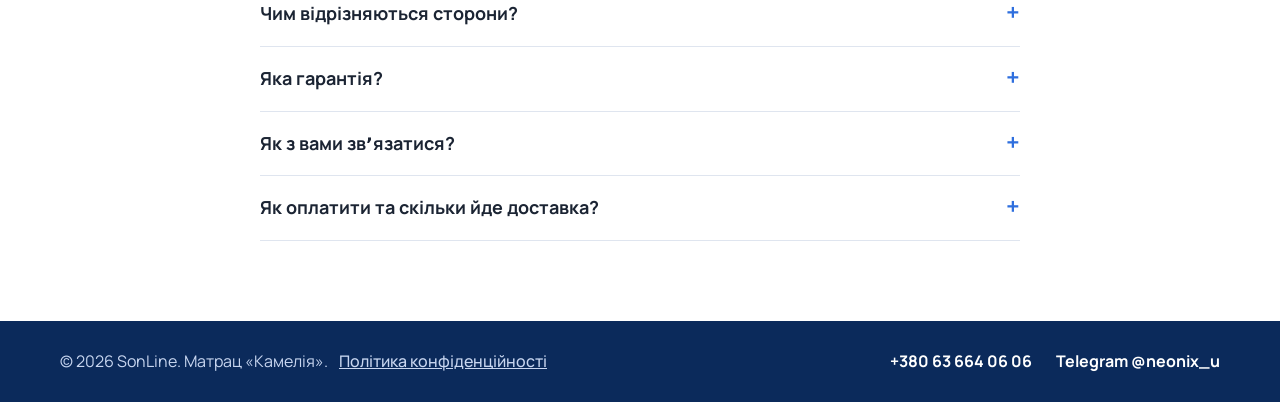
==== commit 76cf3dac: "Prepare landing for Google Ads: conversions, source tracking, trust and delivery blocks, privacy pol" ====
--- a/index.html
+++ b/index.html
@@ -9,7 +9,35 @@
   <link rel="preconnect" href="https://fonts.googleapis.com">
   <link rel="preconnect" href="https://fonts.gstatic.com" crossorigin>
   <link href="https://fonts.googleapis.com/css2?family=Manrope:wght@400;500;600;700;800&display=swap" rel="stylesheet">
-  <link rel="stylesheet" href="styles.css?v=20261014">
+  <link rel="stylesheet" href="styles.css?v=20261016">
+  <link rel="canonical" href="https://sonline.lumex-ua.com/">
+  <meta name="theme-color" content="#2f6fde">
+  <meta property="og:type" content="product">
+  <meta property="og:locale" content="uk_UA">
+  <meta property="og:site_name" content="SonLine">
+  <meta property="og:title" content="Матрац «Камелія» двосторонній — від 21 990 ₴">
+  <meta property="og:description" content="Ортопедичний матрац Matroluxe Butterfly: 5 зон пружин, зима-літо, 22 см. В наявності 160×200 і 180×200. Дешевше, ніж у виробника. Оплата при отриманні.">
+  <meta property="og:url" content="https://sonline.lumex-ua.com/">
+  <meta property="og:image" content="https://sonline.lumex-ua.com/assets/camelia-room.webp">
+  <script type="application/ld+json">
+  {
+    "@context": "https://schema.org",
+    "@type": "Product",
+    "name": "Матрац Camelia / Камелія двосторонній",
+    "description": "Двосторонній ортопедичний матрац колекції Butterfly: блок незалежних пружин Pocket Spring 5 зон з посиленням, Oxigen Foam, Thermofiber, опція зима-літо. Висота 22 см, жорсткість 3/3.",
+    "brand": { "@type": "Brand", "name": "Matroluxe" },
+    "image": ["https://sonline.lumex-ua.com/assets/camelia-room.webp", "https://sonline.lumex-ua.com/assets/camelia-layers.webp"],
+    "offers": {
+      "@type": "AggregateOffer",
+      "priceCurrency": "UAH",
+      "lowPrice": "21990",
+      "highPrice": "23990",
+      "offerCount": "2",
+      "availability": "https://schema.org/InStock",
+      "url": "https://sonline.lumex-ua.com/"
+    }
+  }
+  </script>
 </head>
 <body>
   <header class="header">
@@ -20,9 +48,9 @@
       </a>
       <nav class="nav" id="nav">
         <a href="#benefits">Переваги</a>
-        <a href="#configurator">Розміри та ціни</a>
-        <a href="#layers">Будова</a>
+        <a href="#configurator">Ціни</a>
         <a href="#specs">Характеристики</a>
+        <a href="#delivery">Доставка й оплата</a>
         <a href="#faq">Питання</a>
       </nav>
       <div class="header__contacts">
@@ -45,6 +73,11 @@
             <a href="#configurator" class="btn btn--primary">Обрати розмір</a>
             <a href="#layers" class="btn btn--ghost">Як він влаштований</a>
           </div>
+          <ul class="trust">
+            <li>✓ Оплата при отриманні</li>
+            <li>✓ Огляд перед оплатою</li>
+            <li>✓ Гарантія виробника 5 років</li>
+          </ul>
           <ul class="hero__facts">
             <li><strong>22 см</strong> висота</li>
             <li><strong>3 / 3</strong> жорсткість</li>
@@ -239,6 +272,36 @@
       </div>
     </section>
 
+    <!-- DELIVERY -->
+    <section class="section" id="delivery">
+      <div class="container">
+        <h2 class="section__title">Доставка, оплата та гарантія</h2>
+        <p class="section__subtitle">Купуйте без ризику: спочатку оглядаєте матрац, потім платите.</p>
+        <div class="grid grid--4">
+          <article class="card">
+            <div class="card__icon">🚚</div>
+            <h3>Доставка Новою поштою</h3>
+            <p>По всій Україні у вантажне відділення, зазвичай 1–3 дні. Товар у наявності — відправляємо швидко після підтвердження.</p>
+          </article>
+          <article class="card">
+            <div class="card__icon">💵</div>
+            <h3>Оплата при отриманні</h3>
+            <p>Без передоплати: оглядаєте матрац у відділенні й оплачуєте готівкою чи карткою.</p>
+          </article>
+          <article class="card">
+            <div class="card__icon">🛡️</div>
+            <h3>Гарантія 5 років</h3>
+            <p>Офіційна гарантія виробника Matroluxe. Якщо виявиться заводський брак — замінимо або відремонтуємо.</p>
+          </article>
+          <article class="card">
+            <div class="card__icon">↩️</div>
+            <h3>Обмін і повернення</h3>
+            <p>Відповідно до Закону України «Про захист прав споживачів». Не підійшло — напишіть нам, вирішимо.</p>
+          </article>
+        </div>
+      </div>
+    </section>
+
     <!-- FAQ -->
     <section class="section" id="faq">
       <div class="container container--narrow">
@@ -256,13 +319,22 @@
 
   <footer class="footer">
     <div class="container footer__inner">
-      <span>© <span id="year"></span> SonLine. Матрац «Камелія».</span>
+      <span>© <span id="year"></span> SonLine. Матрац «Камелія». <a href="privacy.html" class="footer__link">Політика конфіденційності</a></span>
       <div class="footer__contacts">
         <a href="tel:+380636640606">+380 63 664 06 06</a>
         <a href="https://t.me/neonix_u" target="_blank" rel="noopener">Telegram @neonix_u</a>
       </div>
     </div>
   </footer>
+
+  <!-- MOBILE CTA -->
+  <div class="sticky-cta" id="stickyCta">
+    <div>
+      <b>«Камелія» від 21 990 ₴</b>
+      <span>Оплата при отриманні</span>
+    </div>
+    <a href="#configurator" class="btn btn--primary">Замовити</a>
+  </div>
 
   <!-- ORDER MODAL -->
   <dialog class="modal" id="orderModal">
@@ -301,7 +373,7 @@
       </label>
       <input class="hp" name="website" tabindex="-1" autocomplete="off" aria-hidden="true">
       <button type="submit" class="btn btn--primary btn--block">Підтвердити замовлення</button>
-      <p class="modal__note">Менеджер передзвонить протягом 15 хвилин для підтвердження.</p>
+      <p class="modal__note">Менеджер передзвонить протягом 15 хвилин для підтвердження. Натискаючи кнопку, ви погоджуєтесь з <a href="privacy.html" target="_blank">політикою конфіденційності</a>.</p>
     </form>
     <div class="modal__success" id="orderSuccess" hidden>
       <div class="modal__check">✓</div>
@@ -311,6 +383,6 @@
     </div>
   </dialog>
 
-  <script src="script.js?v=20261014"></script>
+  <script src="script.js?v=20261016"></script>
 </body>
 </html>
--- a/styles.css
+++ b/styles.css
@@ -76,6 +76,26 @@
 .hero__facts { display: flex; gap: 32px; list-style: none; padding: 0; margin: 0; color: var(--muted); }
 .hero__facts strong { display: block; font-size: 26px; color: var(--navy); }
 .hero__visual img { width: 100%; height: auto; aspect-ratio: auto; border-radius: 24px; box-shadow: var(--shadow); }
+
+.trust { list-style: none; padding: 0; margin: 0 0 24px; display: flex; flex-wrap: wrap; gap: 8px 20px; color: #1f7a45; font-weight: 700; font-size: 15px; }
+
+/* Sticky CTA (mobile) */
+.sticky-cta { display: none; }
+@media (max-width: 820px) {
+  .sticky-cta {
+    position: fixed; z-index: 30; left: 0; right: 0; bottom: 0;
+    display: flex; align-items: center; justify-content: space-between; gap: 12px;
+    padding: 10px 16px calc(10px + env(safe-area-inset-bottom));
+    background: #fff; border-top: 1px solid var(--line); box-shadow: 0 -8px 24px rgba(11, 42, 91, .08);
+    transform: translateY(110%); transition: transform .25s;
+  }
+  .sticky-cta.is-visible { transform: none; }
+  .sticky-cta div { display: grid; line-height: 1.3; }
+  .sticky-cta b { font-size: 15px; }
+  .sticky-cta span { font-size: 12px; color: var(--muted); }
+  .sticky-cta .btn { padding: 12px 22px; }
+  .footer { padding-bottom: 96px; }
+}
 
 /* Sections */
 .section { padding: 80px 0; }
@@ -233,6 +253,8 @@
 .footer { background: var(--navy); color: #c8d6f0; padding: 28px 0; }
 .footer__inner { display: flex; justify-content: space-between; flex-wrap: wrap; gap: 12px; }
 .footer a { text-decoration: none; font-weight: 700; color: #fff; }
+.footer__link { color: #c8d6f0 !important; font-weight: 500 !important; text-decoration: underline !important; margin-left: 8px; }
+.modal__note a { color: var(--blue); }
 .footer__contacts { display: flex; flex-wrap: wrap; gap: 8px 24px; }
 .faq a { color: var(--blue); font-weight: 700; }
 
